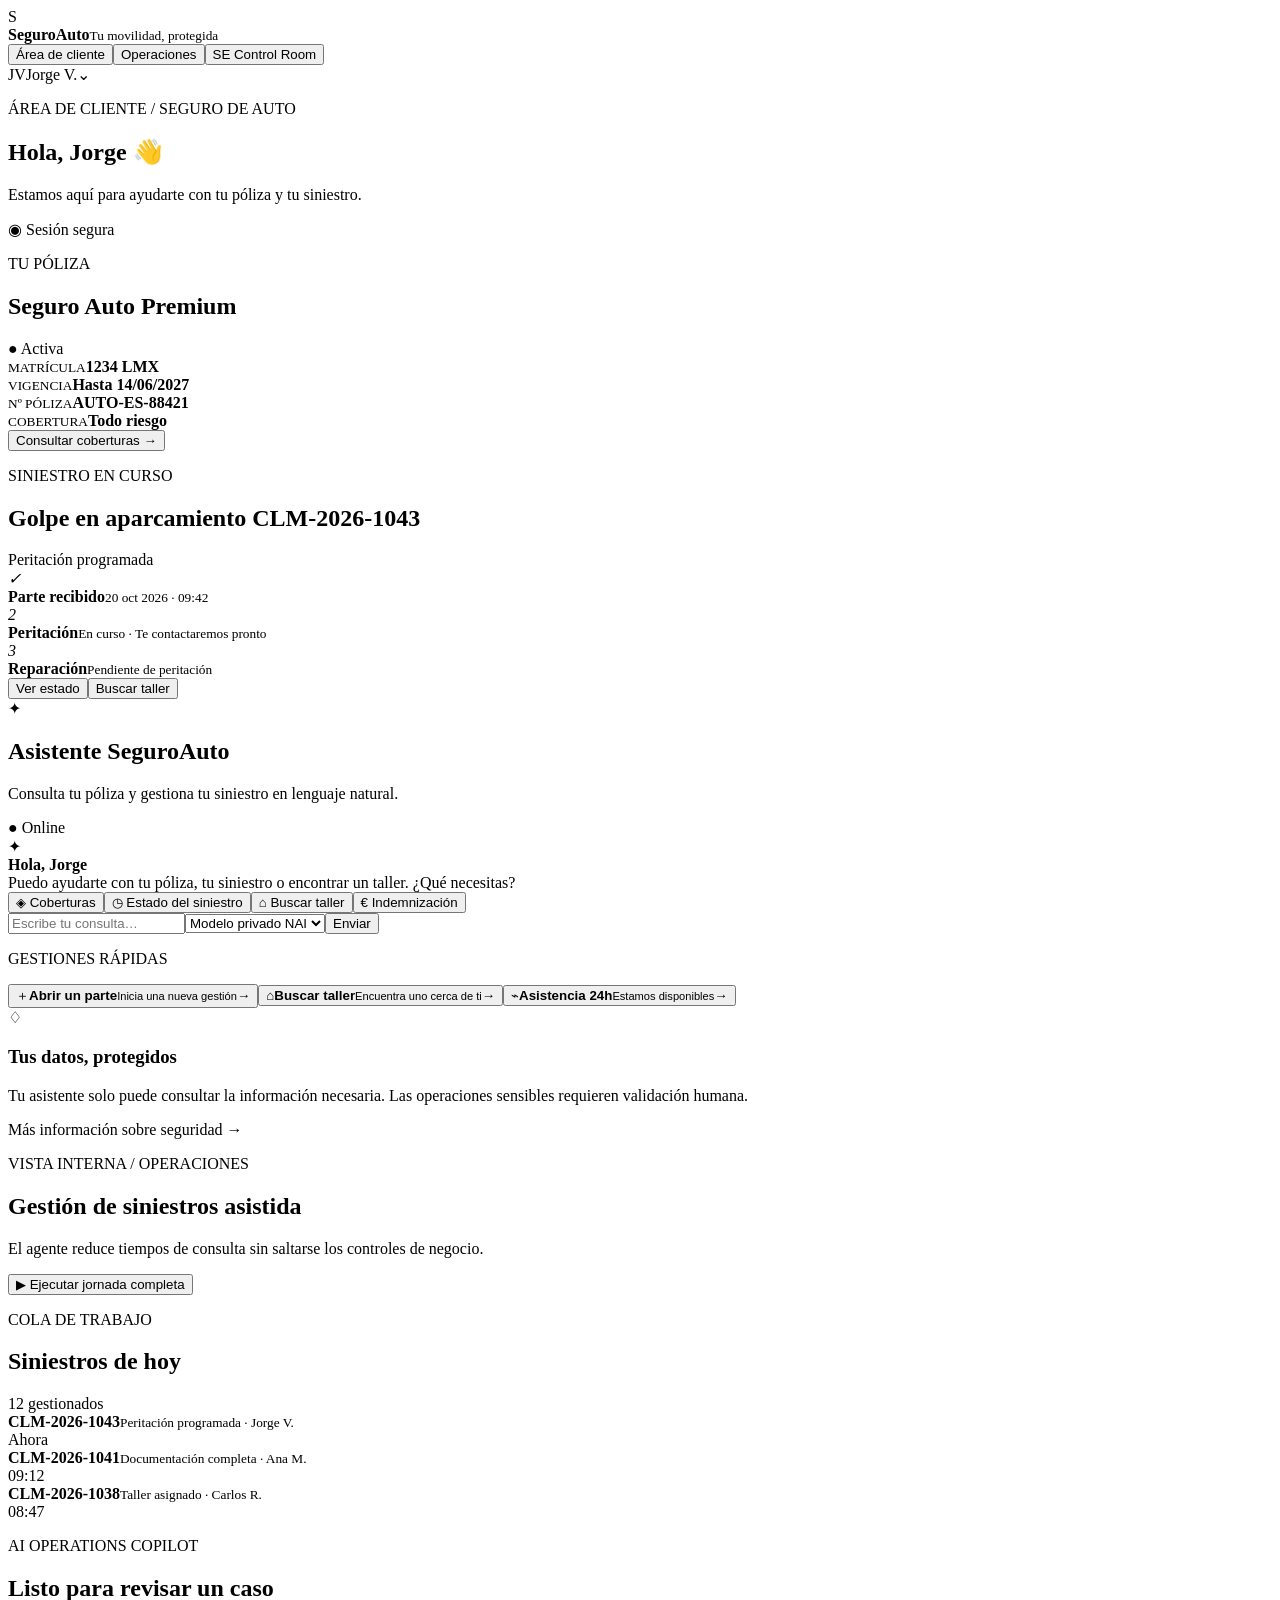
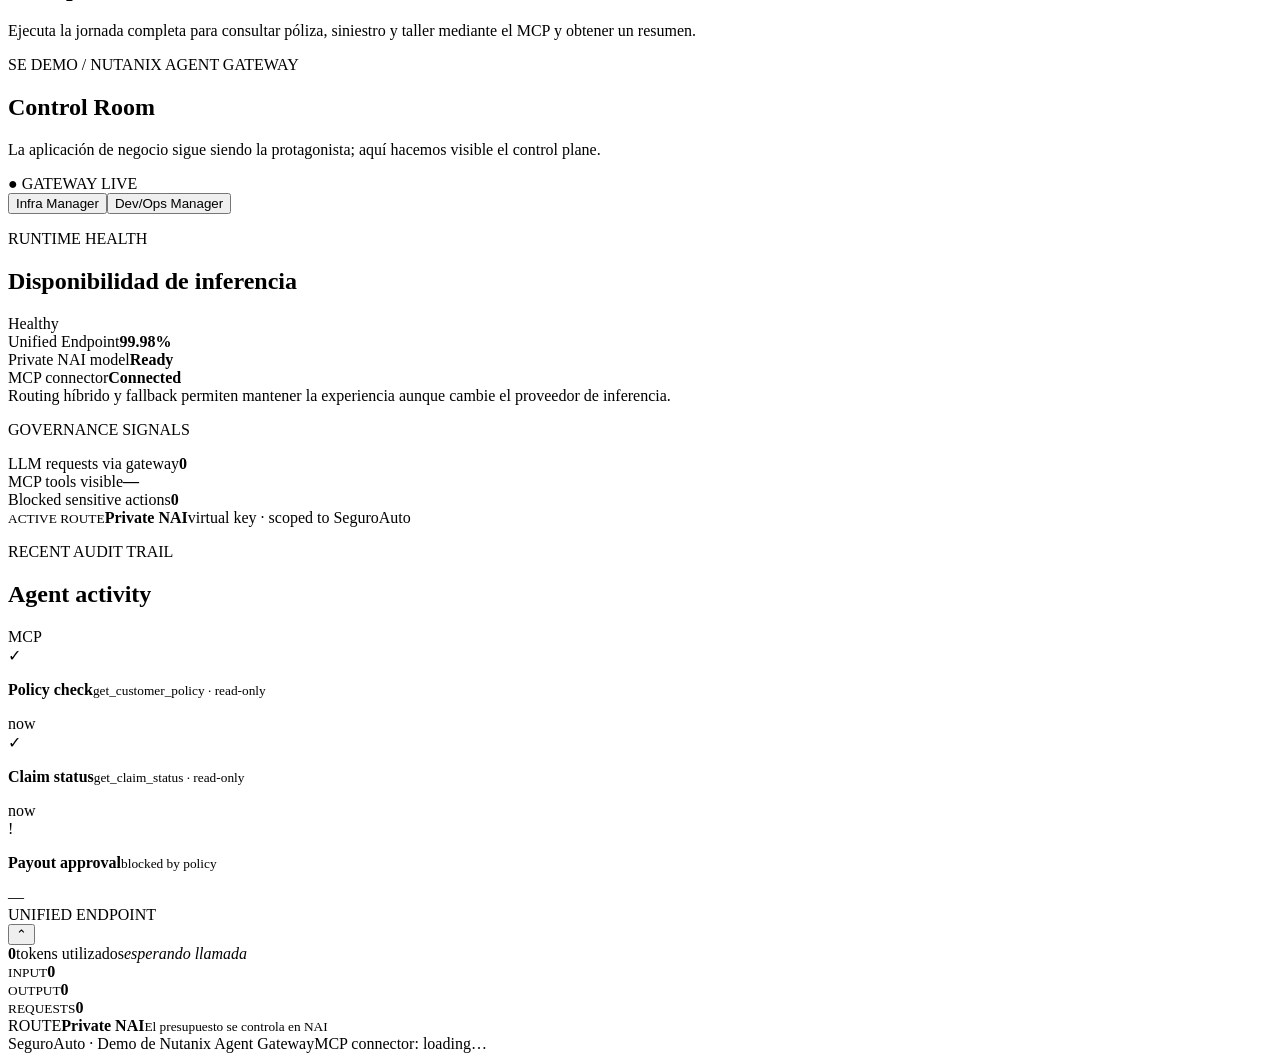
==== app/static/index.html @ 6ab497ba "First git commmit" ====
<!doctype html>
<html lang="es">
<head><meta charset="utf-8"/><meta name="viewport" content="width=device-width,initial-scale=1"/><title>SeguroAuto | Área de cliente</title><link rel="stylesheet" href="/static/styles.css"/></head>
<body>
  <header class="nav"><div class="brand"><div class="brand-mark">S</div><div><strong>SeguroAuto</strong><small>Tu movilidad, protegida</small></div></div><nav><button class="nav-item active" data-view="customer">Área de cliente</button><button class="nav-item" data-view="operations">Operaciones</button><button class="nav-item" data-view="control">SE Control Room</button></nav><div class="profile"><span class="avatar">JV</span><span>Jorge V.</span><span class="chev">⌄</span></div></header>
  <main class="container">
    <section class="welcome"><div><p class="crumb">ÁREA DE CLIENTE / SEGURO DE AUTO</p><h1 id="page-title">Hola, Jorge <span>👋</span></h1><p id="page-subtitle">Estamos aquí para ayudarte con tu póliza y tu siniestro.</p></div><div class="secure"><span>◉</span> Sesión segura</div></section>
    <section id="customer-view" class="view active-view">
      <div class="business-grid"><div class="main-column">
        <div class="card policy-card"><div class="card-head"><div><p class="label">TU PÓLIZA</p><h2>Seguro Auto Premium</h2></div><span class="badge green">● Activa</span></div><div class="policy-meta"><div><small>MATRÍCULA</small><strong>1234 LMX</strong></div><div><small>VIGENCIA</small><strong>Hasta 14/06/2027</strong></div><div><small>Nº PÓLIZA</small><strong>AUTO-ES-88421</strong></div><div><small>COBERTURA</small><strong>Todo riesgo</strong></div></div><button class="link-btn quick" data-message="¿Qué coberturas y franquicia tiene mi póliza?">Consultar coberturas <span>→</span></button></div>
        <div class="card claim-card"><div class="card-head"><div><p class="label">SINIESTRO EN CURSO</p><h2>Golpe en aparcamiento <span class="claim-id">CLM-2026-1043</span></h2></div><span class="badge amber">Peritación programada</span></div><div class="timeline"><div class="timeline-item done"><i>✓</i><div><strong>Parte recibido</strong><small>20 oct 2026 · 09:42</small></div></div><div class="timeline-item active"><i>2</i><div><strong>Peritación</strong><small>En curso · Te contactaremos pronto</small></div></div><div class="timeline-item"><i>3</i><div><strong>Reparación</strong><small>Pendiente de peritación</small></div></div></div><div class="claim-actions"><button class="outline quick" data-message="¿Cuál es el estado de mi siniestro y cuál es el siguiente paso?">Ver estado</button><button class="outline quick" data-message="Busca un taller concertado cerca del código postal 28001">Buscar taller</button></div></div>
        <div class="assistant-card"><div class="assistant-head"><div class="ai-orb">✦</div><div><h2>Asistente SeguroAuto</h2><p>Consulta tu póliza y gestiona tu siniestro en lenguaje natural.</p></div><span class="ai-status">● Online</span></div><div id="conversation" class="conversation"><div class="assistant-msg"><div class="msg-avatar">✦</div><div class="bubble"><strong>Hola, Jorge</strong><br/>Puedo ayudarte con tu póliza, tu siniestro o encontrar un taller. ¿Qué necesitas?</div></div></div><div class="quick-row"><button class="suggestion quick" data-message="¿Qué cubre mi póliza?"><span>◈</span> Coberturas</button><button class="suggestion quick" data-message="¿Cuál es el estado de mi siniestro?"><span>◷</span> Estado del siniestro</button><button class="suggestion quick" data-message="Busca un taller cerca de 28001"><span>⌂</span> Buscar taller</button><button class="suggestion quick" data-message="Quiero solicitar la indemnización de mi siniestro"><span>€</span> Indemnización</button></div><div class="composer"><input id="message" placeholder="Escribe tu consulta…"/><select id="model"><option value="private">Modelo privado NAI</option><option value="openai">OpenAI</option><option value="anthropic">Claude</option></select><button id="send" class="send">Enviar</button></div></div>
      </div><aside class="side-column"><div class="card help-card"><p class="label">GESTIONES RÁPIDAS</p><button class="action-row quick" data-message="Quiero abrir un nuevo parte de siniestro"><span class="action-icon blue">＋</span><span><strong>Abrir un parte</strong><small>Inicia una nueva gestión</small></span><b>→</b></button><button class="action-row quick" data-message="Busca un taller concertado cerca de 28001"><span class="action-icon purple">⌂</span><span><strong>Buscar taller</strong><small>Encuentra uno cerca de ti</small></span><b>→</b></button><button class="action-row quick" data-message="Necesito asistencia en carretera"><span class="action-icon orange">⌁</span><span><strong>Asistencia 24h</strong><small>Estamos disponibles</small></span><b>→</b></button></div><div class="card trust-card"><span class="shield">♢</span><h3>Tus datos, protegidos</h3><p>Tu asistente solo puede consultar la información necesaria. Las operaciones sensibles requieren validación humana.</p><a>Más información sobre seguridad →</a></div></aside></div>
    </section>
    <section id="operations-view" class="view"><div class="ops-header"><div><p class="crumb">VISTA INTERNA / OPERACIONES</p><h2>Gestión de siniestros asistida</h2><p>El agente reduce tiempos de consulta sin saltarse los controles de negocio.</p></div><button id="guided" class="primary">▶ Ejecutar jornada completa</button></div><div class="ops-grid"><div class="card queue"><div class="card-head"><div><p class="label">COLA DE TRABAJO</p><h2>Siniestros de hoy</h2></div><span class="badge green">12 gestionados</span></div><div class="queue-row"><span class="status-dot amber"></span><div><strong>CLM-2026-1043</strong><small>Peritación programada · Jorge V.</small></div><span class="queue-time">Ahora</span></div><div class="queue-row"><span class="status-dot green"></span><div><strong>CLM-2026-1041</strong><small>Documentación completa · Ana M.</small></div><span class="queue-time">09:12</span></div><div class="queue-row"><span class="status-dot blue"></span><div><strong>CLM-2026-1038</strong><small>Taller asignado · Carlos R.</small></div><span class="queue-time">08:47</span></div></div><div class="card ops-insight"><p class="label">AI OPERATIONS COPILOT</p><h2 id="ops-result-title">Listo para revisar un caso</h2><div id="ops-result" class="ops-result">Ejecuta la jornada completa para consultar póliza, siniestro y taller mediante el MCP y obtener un resumen.</div></div></div></section>
    <section id="control-view" class="view"><div class="ops-header"><div><p class="crumb">SE DEMO / NUTANIX AGENT GATEWAY</p><h2>Control Room</h2><p>La aplicación de negocio sigue siendo la protagonista; aquí hacemos visible el control plane.</p></div><span id="live-pill" class="live-pill">● GATEWAY LIVE</span></div><div class="control-tabs"><button class="control-tab active" data-control="infra">Infra Manager</button><button class="control-tab" data-control="devops">Dev/Ops Manager</button></div><div class="control-grid"><div class="card health-card"><div class="card-head"><div><p class="label">RUNTIME HEALTH</p><h2 id="control-title">Disponibilidad de inferencia</h2></div><span class="badge green">Healthy</span></div><div class="health-bars"><div><span>Unified Endpoint</span><b>99.98%</b><i><em style="width:99%"></em></i></div><div><span>Private NAI model</span><b>Ready</b><i><em style="width:87%"></em></i></div><div><span>MCP connector</span><b id="mcp-health">Connected</b><i><em style="width:94%"></em></i></div></div><div class="control-note" id="control-note">Routing híbrido y fallback permiten mantener la experiencia aunque cambie el proveedor de inferencia.</div></div><div class="card signals-card"><p class="label">GOVERNANCE SIGNALS</p><div class="signal"><span>LLM requests via gateway</span><strong id="metric-llm">0</strong></div><div class="signal"><span>MCP tools visible</span><strong id="metric-tools">—</strong></div><div class="signal danger-signal"><span>Blocked sensitive actions</span><strong id="metric-blocked">0</strong></div><div class="route-box"><small>ACTIVE ROUTE</small><strong id="active-route">Private NAI</strong><span>virtual key · scoped to SeguroAuto</span></div></div><div class="card audit-card"><div class="card-head"><div><p class="label">RECENT AUDIT TRAIL</p><h2>Agent activity</h2></div><span class="badge purple">MCP</span></div><div id="audit-log" class="audit-log"><div><span class="audit-icon">✓</span><p><strong>Policy check</strong><small>get_customer_policy · read-only</small></p><time>now</time></div><div><span class="audit-icon">✓</span><p><strong>Claim status</strong><small>get_claim_status · read-only</small></p><time>now</time></div><div><span class="audit-icon blocked-icon">!</span><p><strong>Payout approval</strong><small>blocked by policy</small></p><time>—</time></div></div></div></div></section>
  </main>
  <aside id="token-monitor" class="token-monitor" aria-label="Monitor de tokens del Unified Endpoint">
    <div class="token-top"><div class="token-title"><span class="token-pulse"></span><span>UNIFIED ENDPOINT</span></div><button id="token-toggle" class="token-toggle" aria-label="Contraer monitor">⌃</button></div>
    <div class="token-total"><strong id="token-total">0</strong><span>tokens utilizados</span><em id="token-delta">esperando llamada</em></div>
    <div class="token-grid"><div><small>INPUT</small><b id="token-input">0</b></div><div><small>OUTPUT</small><b id="token-output">0</b></div><div><small>REQUESTS</small><b id="token-requests">0</b></div></div>
    <div class="token-route"><span>ROUTE</span><strong id="token-route">Private NAI</strong><small id="token-source">El presupuesto se controla en NAI</small></div>
  </aside>
  <footer><span>SeguroAuto · Demo de Nutanix Agent Gateway</span><span id="endpoint-label">MCP connector: loading…</span></footer>
  <script src="/static/app.js"></script>
</body></html>
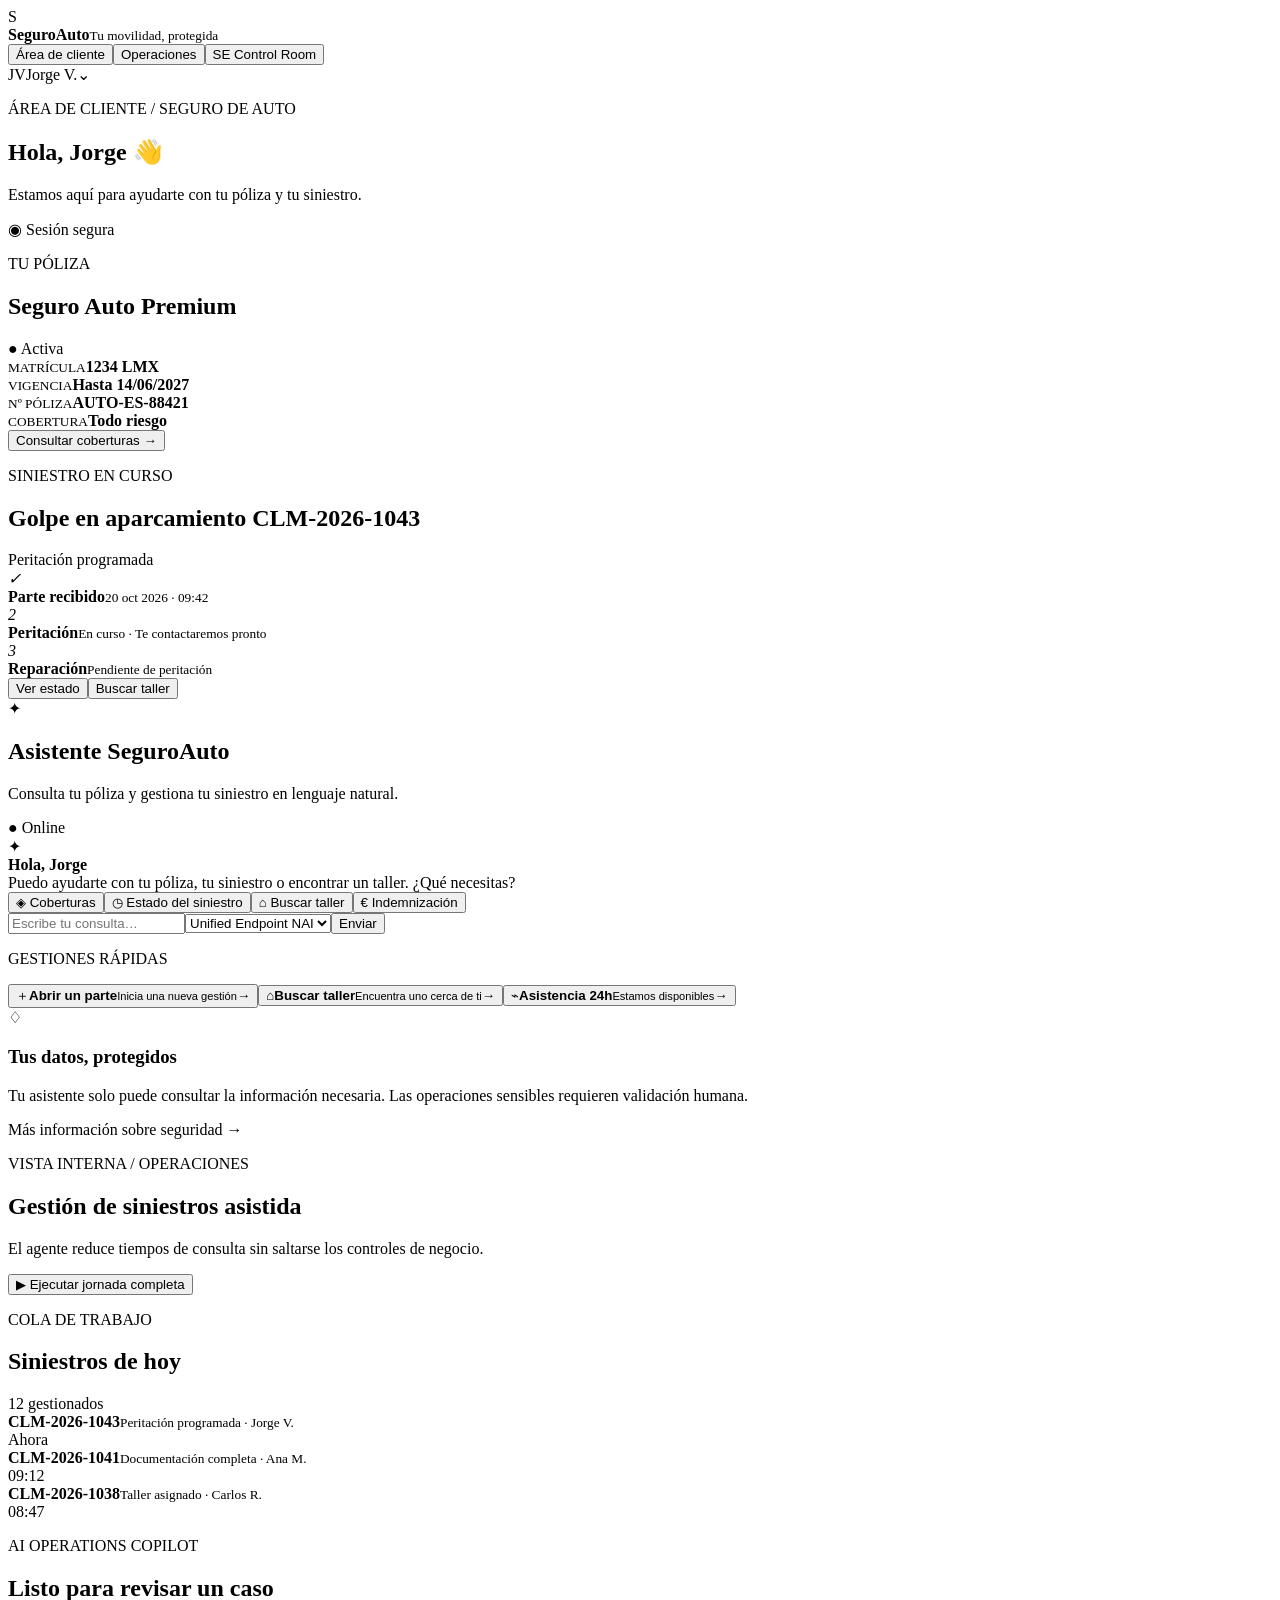
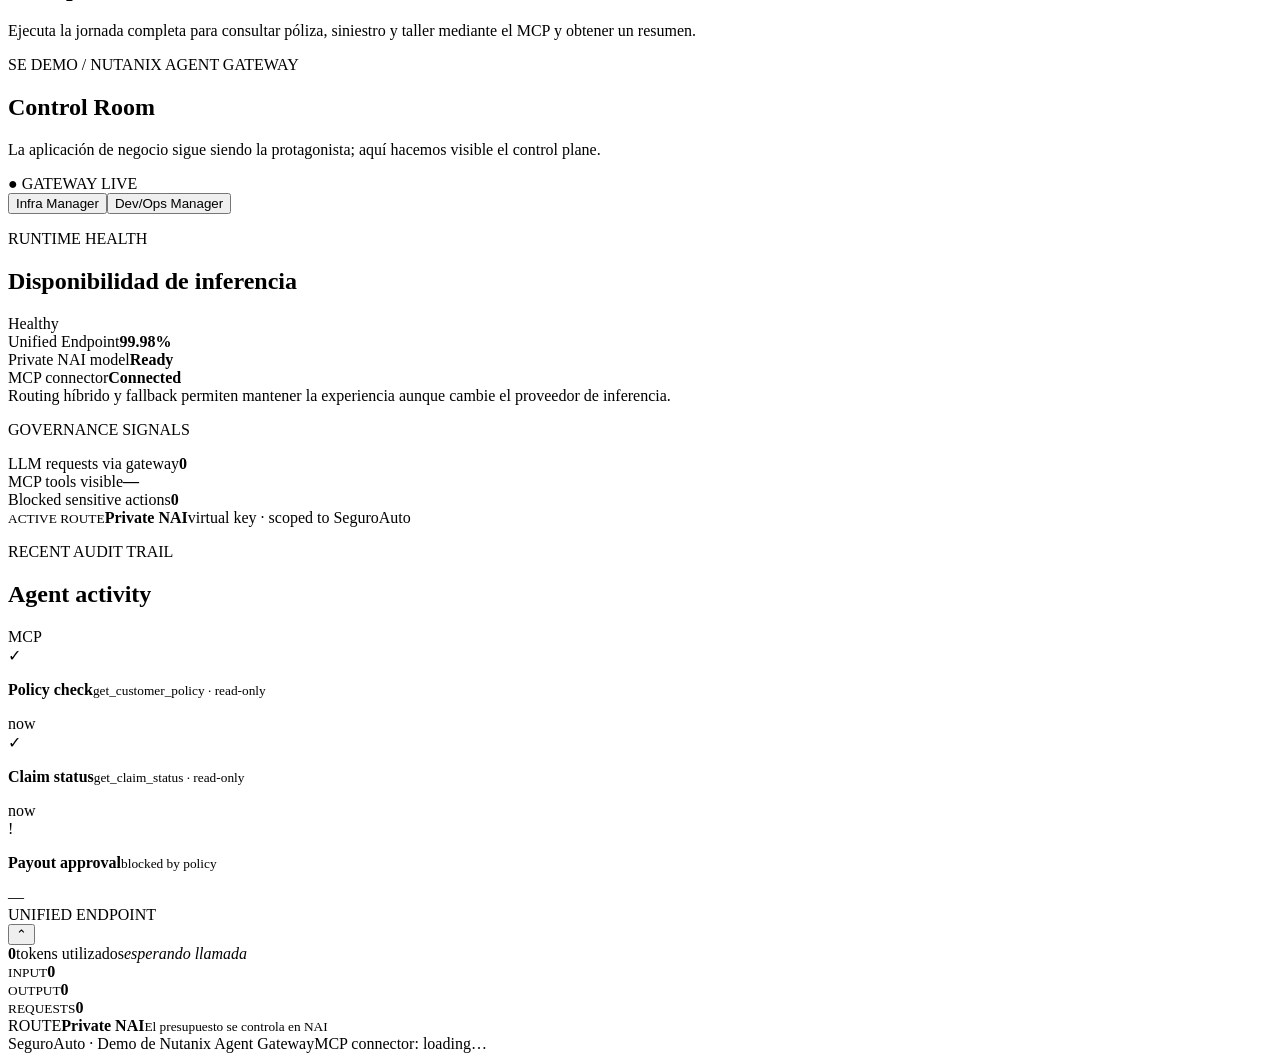
==== commit bc18ccc6: "Use Unified Endpoint name for NAI routing" ====
--- a/app/static/index.html
+++ b/app/static/index.html
@@ -9,7 +9,7 @@
       <div class="business-grid"><div class="main-column">
         <div class="card policy-card"><div class="card-head"><div><p class="label">TU PÓLIZA</p><h2>Seguro Auto Premium</h2></div><span class="badge green">● Activa</span></div><div class="policy-meta"><div><small>MATRÍCULA</small><strong>1234 LMX</strong></div><div><small>VIGENCIA</small><strong>Hasta 14/06/2027</strong></div><div><small>Nº PÓLIZA</small><strong>AUTO-ES-88421</strong></div><div><small>COBERTURA</small><strong>Todo riesgo</strong></div></div><button class="link-btn quick" data-message="¿Qué coberturas y franquicia tiene mi póliza?">Consultar coberturas <span>→</span></button></div>
         <div class="card claim-card"><div class="card-head"><div><p class="label">SINIESTRO EN CURSO</p><h2>Golpe en aparcamiento <span class="claim-id">CLM-2026-1043</span></h2></div><span class="badge amber">Peritación programada</span></div><div class="timeline"><div class="timeline-item done"><i>✓</i><div><strong>Parte recibido</strong><small>20 oct 2026 · 09:42</small></div></div><div class="timeline-item active"><i>2</i><div><strong>Peritación</strong><small>En curso · Te contactaremos pronto</small></div></div><div class="timeline-item"><i>3</i><div><strong>Reparación</strong><small>Pendiente de peritación</small></div></div></div><div class="claim-actions"><button class="outline quick" data-message="¿Cuál es el estado de mi siniestro y cuál es el siguiente paso?">Ver estado</button><button class="outline quick" data-message="Busca un taller concertado cerca del código postal 28001">Buscar taller</button></div></div>
-        <div class="assistant-card"><div class="assistant-head"><div class="ai-orb">✦</div><div><h2>Asistente SeguroAuto</h2><p>Consulta tu póliza y gestiona tu siniestro en lenguaje natural.</p></div><span class="ai-status">● Online</span></div><div id="conversation" class="conversation"><div class="assistant-msg"><div class="msg-avatar">✦</div><div class="bubble"><strong>Hola, Jorge</strong><br/>Puedo ayudarte con tu póliza, tu siniestro o encontrar un taller. ¿Qué necesitas?</div></div></div><div class="quick-row"><button class="suggestion quick" data-message="¿Qué cubre mi póliza?"><span>◈</span> Coberturas</button><button class="suggestion quick" data-message="¿Cuál es el estado de mi siniestro?"><span>◷</span> Estado del siniestro</button><button class="suggestion quick" data-message="Busca un taller cerca de 28001"><span>⌂</span> Buscar taller</button><button class="suggestion quick" data-message="Quiero solicitar la indemnización de mi siniestro"><span>€</span> Indemnización</button></div><div class="composer"><input id="message" placeholder="Escribe tu consulta…"/><select id="model"><option value="private">Modelo privado NAI</option><option value="openai">OpenAI</option><option value="anthropic">Claude</option></select><button id="send" class="send">Enviar</button></div></div>
+        <div class="assistant-card"><div class="assistant-head"><div class="ai-orb">✦</div><div><h2>Asistente SeguroAuto</h2><p>Consulta tu póliza y gestiona tu siniestro en lenguaje natural.</p></div><span class="ai-status">● Online</span></div><div id="conversation" class="conversation"><div class="assistant-msg"><div class="msg-avatar">✦</div><div class="bubble"><strong>Hola, Jorge</strong><br/>Puedo ayudarte con tu póliza, tu siniestro o encontrar un taller. ¿Qué necesitas?</div></div></div><div class="quick-row"><button class="suggestion quick" data-message="¿Qué cubre mi póliza?"><span>◈</span> Coberturas</button><button class="suggestion quick" data-message="¿Cuál es el estado de mi siniestro?"><span>◷</span> Estado del siniestro</button><button class="suggestion quick" data-message="Busca un taller cerca de 28001"><span>⌂</span> Buscar taller</button><button class="suggestion quick" data-message="Quiero solicitar la indemnización de mi siniestro"><span>€</span> Indemnización</button></div><div class="composer"><input id="message" placeholder="Escribe tu consulta…"/><select id="model"><option value="unified_endpoint">Unified Endpoint NAI</option></select><button id="send" class="send">Enviar</button></div></div>
       </div><aside class="side-column"><div class="card help-card"><p class="label">GESTIONES RÁPIDAS</p><button class="action-row quick" data-message="Quiero abrir un nuevo parte de siniestro"><span class="action-icon blue">＋</span><span><strong>Abrir un parte</strong><small>Inicia una nueva gestión</small></span><b>→</b></button><button class="action-row quick" data-message="Busca un taller concertado cerca de 28001"><span class="action-icon purple">⌂</span><span><strong>Buscar taller</strong><small>Encuentra uno cerca de ti</small></span><b>→</b></button><button class="action-row quick" data-message="Necesito asistencia en carretera"><span class="action-icon orange">⌁</span><span><strong>Asistencia 24h</strong><small>Estamos disponibles</small></span><b>→</b></button></div><div class="card trust-card"><span class="shield">♢</span><h3>Tus datos, protegidos</h3><p>Tu asistente solo puede consultar la información necesaria. Las operaciones sensibles requieren validación humana.</p><a>Más información sobre seguridad →</a></div></aside></div>
     </section>
     <section id="operations-view" class="view"><div class="ops-header"><div><p class="crumb">VISTA INTERNA / OPERACIONES</p><h2>Gestión de siniestros asistida</h2><p>El agente reduce tiempos de consulta sin saltarse los controles de negocio.</p></div><button id="guided" class="primary">▶ Ejecutar jornada completa</button></div><div class="ops-grid"><div class="card queue"><div class="card-head"><div><p class="label">COLA DE TRABAJO</p><h2>Siniestros de hoy</h2></div><span class="badge green">12 gestionados</span></div><div class="queue-row"><span class="status-dot amber"></span><div><strong>CLM-2026-1043</strong><small>Peritación programada · Jorge V.</small></div><span class="queue-time">Ahora</span></div><div class="queue-row"><span class="status-dot green"></span><div><strong>CLM-2026-1041</strong><small>Documentación completa · Ana M.</small></div><span class="queue-time">09:12</span></div><div class="queue-row"><span class="status-dot blue"></span><div><strong>CLM-2026-1038</strong><small>Taller asignado · Carlos R.</small></div><span class="queue-time">08:47</span></div></div><div class="card ops-insight"><p class="label">AI OPERATIONS COPILOT</p><h2 id="ops-result-title">Listo para revisar un caso</h2><div id="ops-result" class="ops-result">Ejecuta la jornada completa para consultar póliza, siniestro y taller mediante el MCP y obtener un resumen.</div></div></div></section>
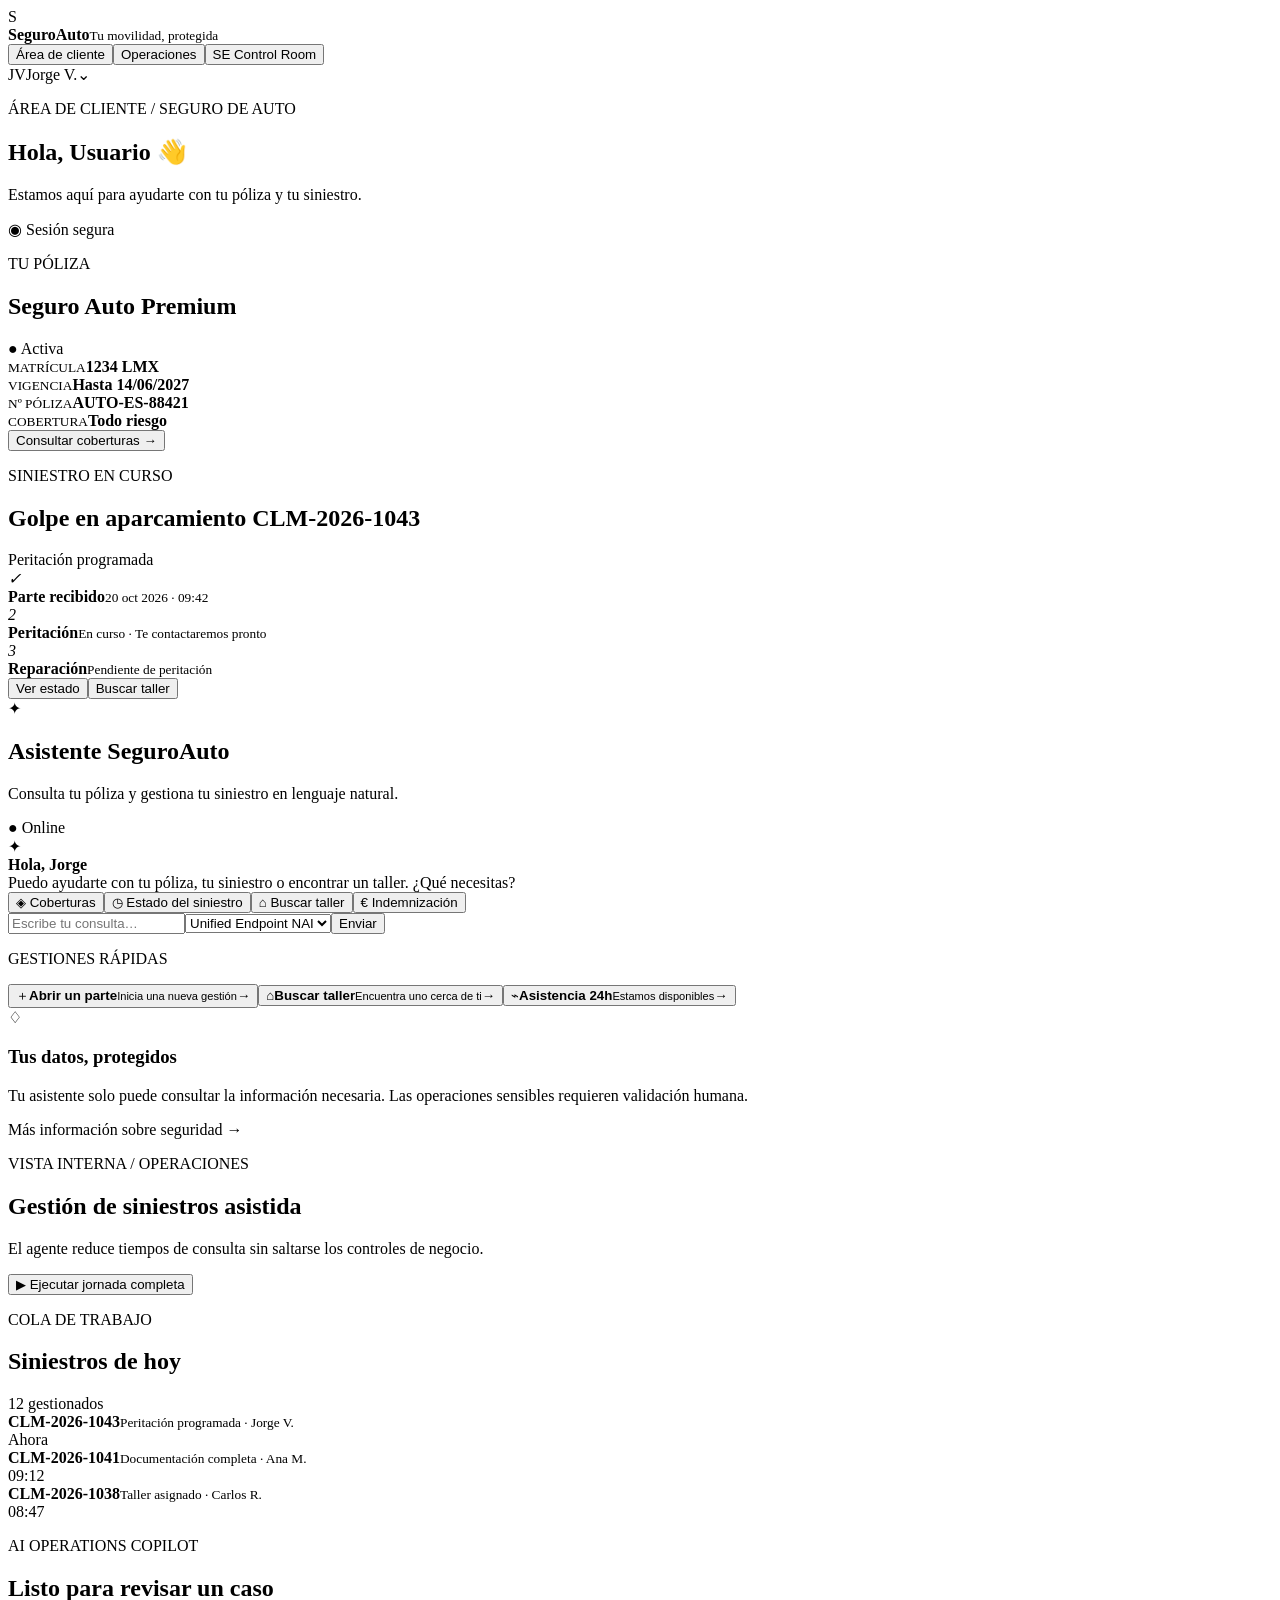
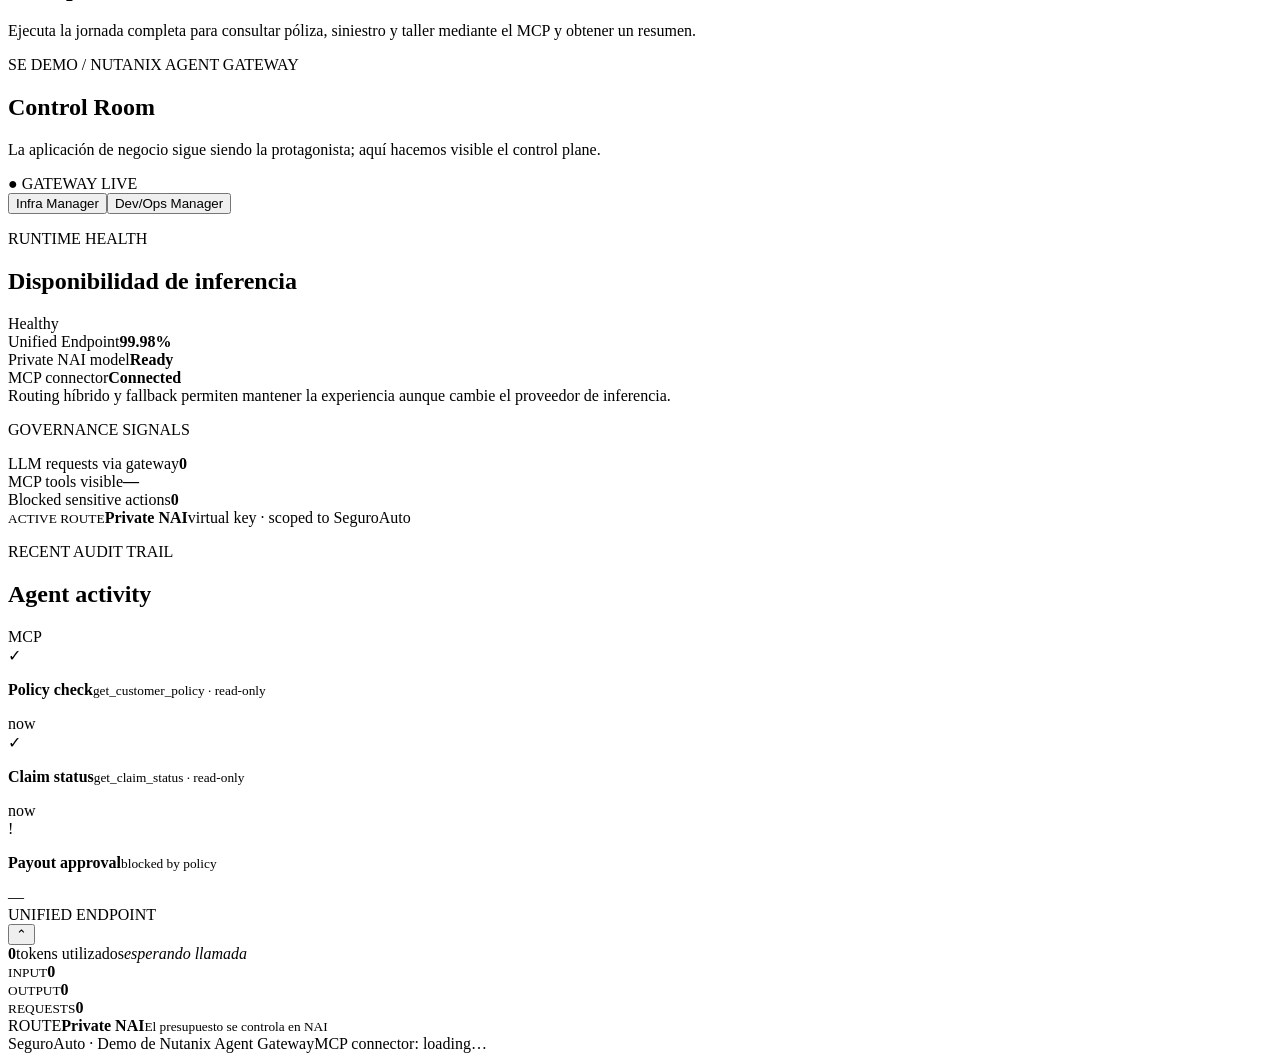
==== commit 42d8ccb6: "Update index.html cosmetic changes in names" ====
--- a/app/static/index.html
+++ b/app/static/index.html
@@ -4,7 +4,7 @@
 <body>
   <header class="nav"><div class="brand"><div class="brand-mark">S</div><div><strong>SeguroAuto</strong><small>Tu movilidad, protegida</small></div></div><nav><button class="nav-item active" data-view="customer">Área de cliente</button><button class="nav-item" data-view="operations">Operaciones</button><button class="nav-item" data-view="control">SE Control Room</button></nav><div class="profile"><span class="avatar">JV</span><span>Jorge V.</span><span class="chev">⌄</span></div></header>
   <main class="container">
-    <section class="welcome"><div><p class="crumb">ÁREA DE CLIENTE / SEGURO DE AUTO</p><h1 id="page-title">Hola, Jorge <span>👋</span></h1><p id="page-subtitle">Estamos aquí para ayudarte con tu póliza y tu siniestro.</p></div><div class="secure"><span>◉</span> Sesión segura</div></section>
+    <section class="welcome"><div><p class="crumb">ÁREA DE CLIENTE / SEGURO DE AUTO</p><h1 id="page-title">Hola, Usuario <span>👋</span></h1><p id="page-subtitle">Estamos aquí para ayudarte con tu póliza y tu siniestro.</p></div><div class="secure"><span>◉</span> Sesión segura</div></section>
     <section id="customer-view" class="view active-view">
       <div class="business-grid"><div class="main-column">
         <div class="card policy-card"><div class="card-head"><div><p class="label">TU PÓLIZA</p><h2>Seguro Auto Premium</h2></div><span class="badge green">● Activa</span></div><div class="policy-meta"><div><small>MATRÍCULA</small><strong>1234 LMX</strong></div><div><small>VIGENCIA</small><strong>Hasta 14/06/2027</strong></div><div><small>Nº PÓLIZA</small><strong>AUTO-ES-88421</strong></div><div><small>COBERTURA</small><strong>Todo riesgo</strong></div></div><button class="link-btn quick" data-message="¿Qué coberturas y franquicia tiene mi póliza?">Consultar coberturas <span>→</span></button></div>
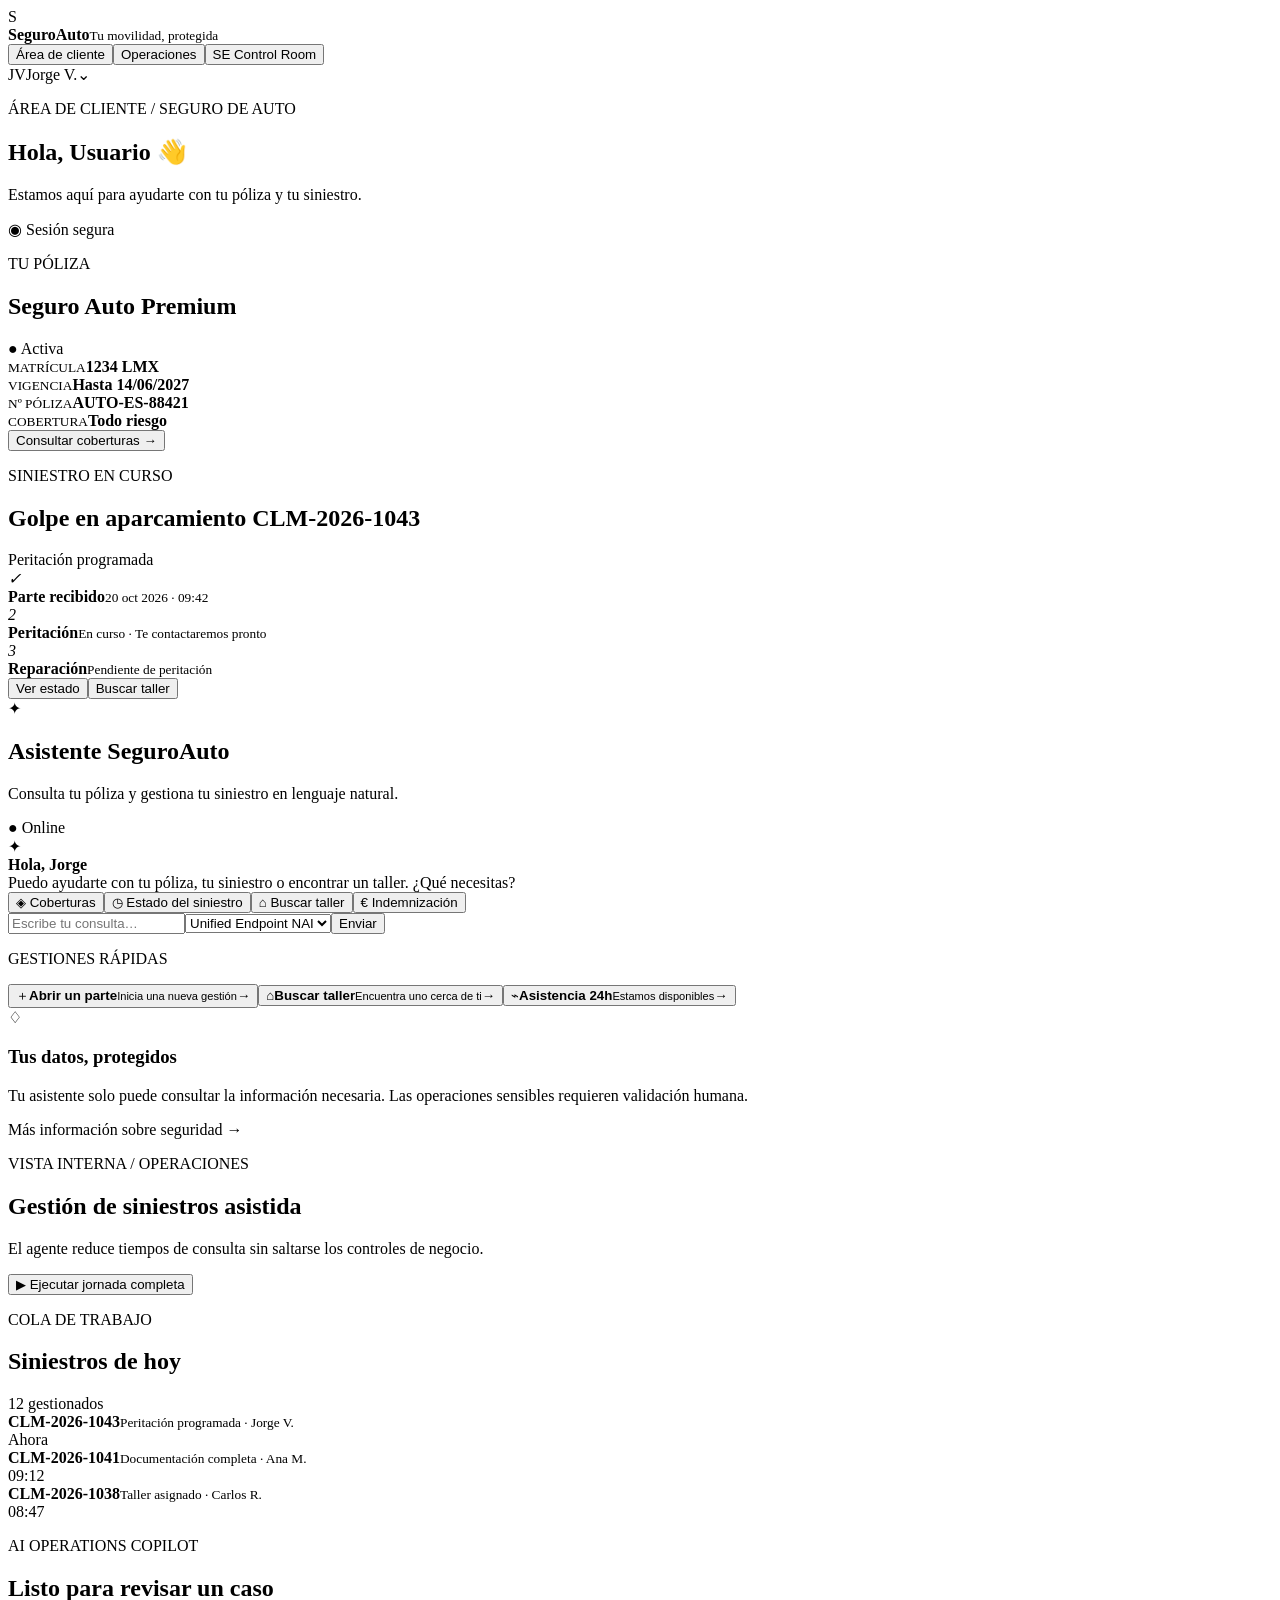
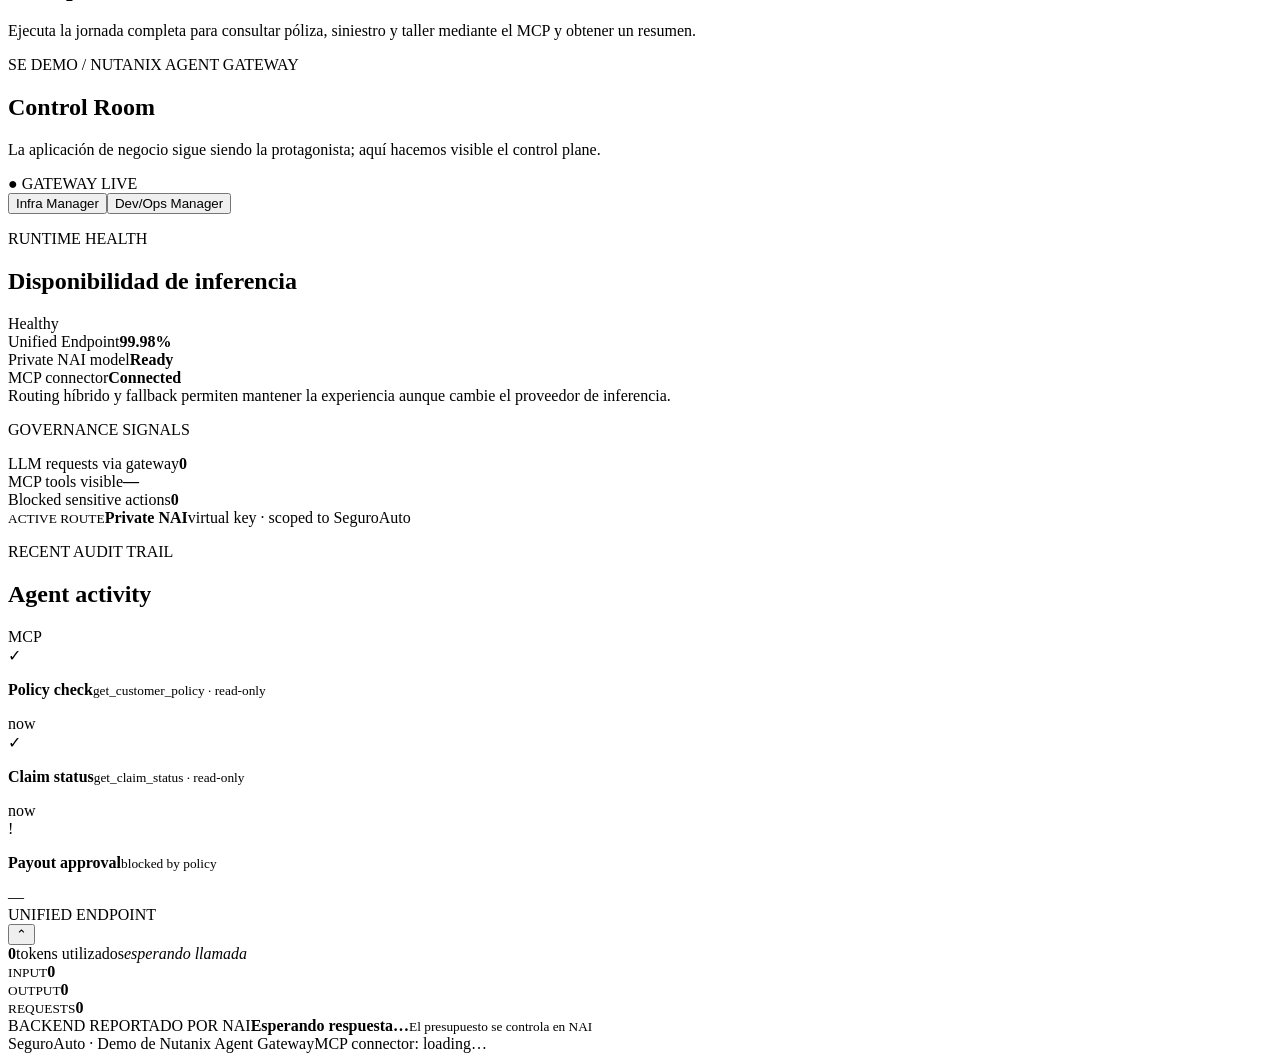
==== commit 36869ff2: "Improve SeguroAuto demo and Agent Gateway monitoring" ====
--- a/app/static/index.html
+++ b/app/static/index.html
@@ -19,7 +19,7 @@
     <div class="token-top"><div class="token-title"><span class="token-pulse"></span><span>UNIFIED ENDPOINT</span></div><button id="token-toggle" class="token-toggle" aria-label="Contraer monitor">⌃</button></div>
     <div class="token-total"><strong id="token-total">0</strong><span>tokens utilizados</span><em id="token-delta">esperando llamada</em></div>
     <div class="token-grid"><div><small>INPUT</small><b id="token-input">0</b></div><div><small>OUTPUT</small><b id="token-output">0</b></div><div><small>REQUESTS</small><b id="token-requests">0</b></div></div>
-    <div class="token-route"><span>ROUTE</span><strong id="token-route">Private NAI</strong><small id="token-source">El presupuesto se controla en NAI</small></div>
+    <div class="token-route"><span>BACKEND REPORTADO POR NAI</span><strong id="token-route">Esperando respuesta…</strong><small id="token-source">El presupuesto se controla en NAI</small></div>
   </aside>
   <footer><span>SeguroAuto · Demo de Nutanix Agent Gateway</span><span id="endpoint-label">MCP connector: loading…</span></footer>
   <script src="/static/app.js"></script>
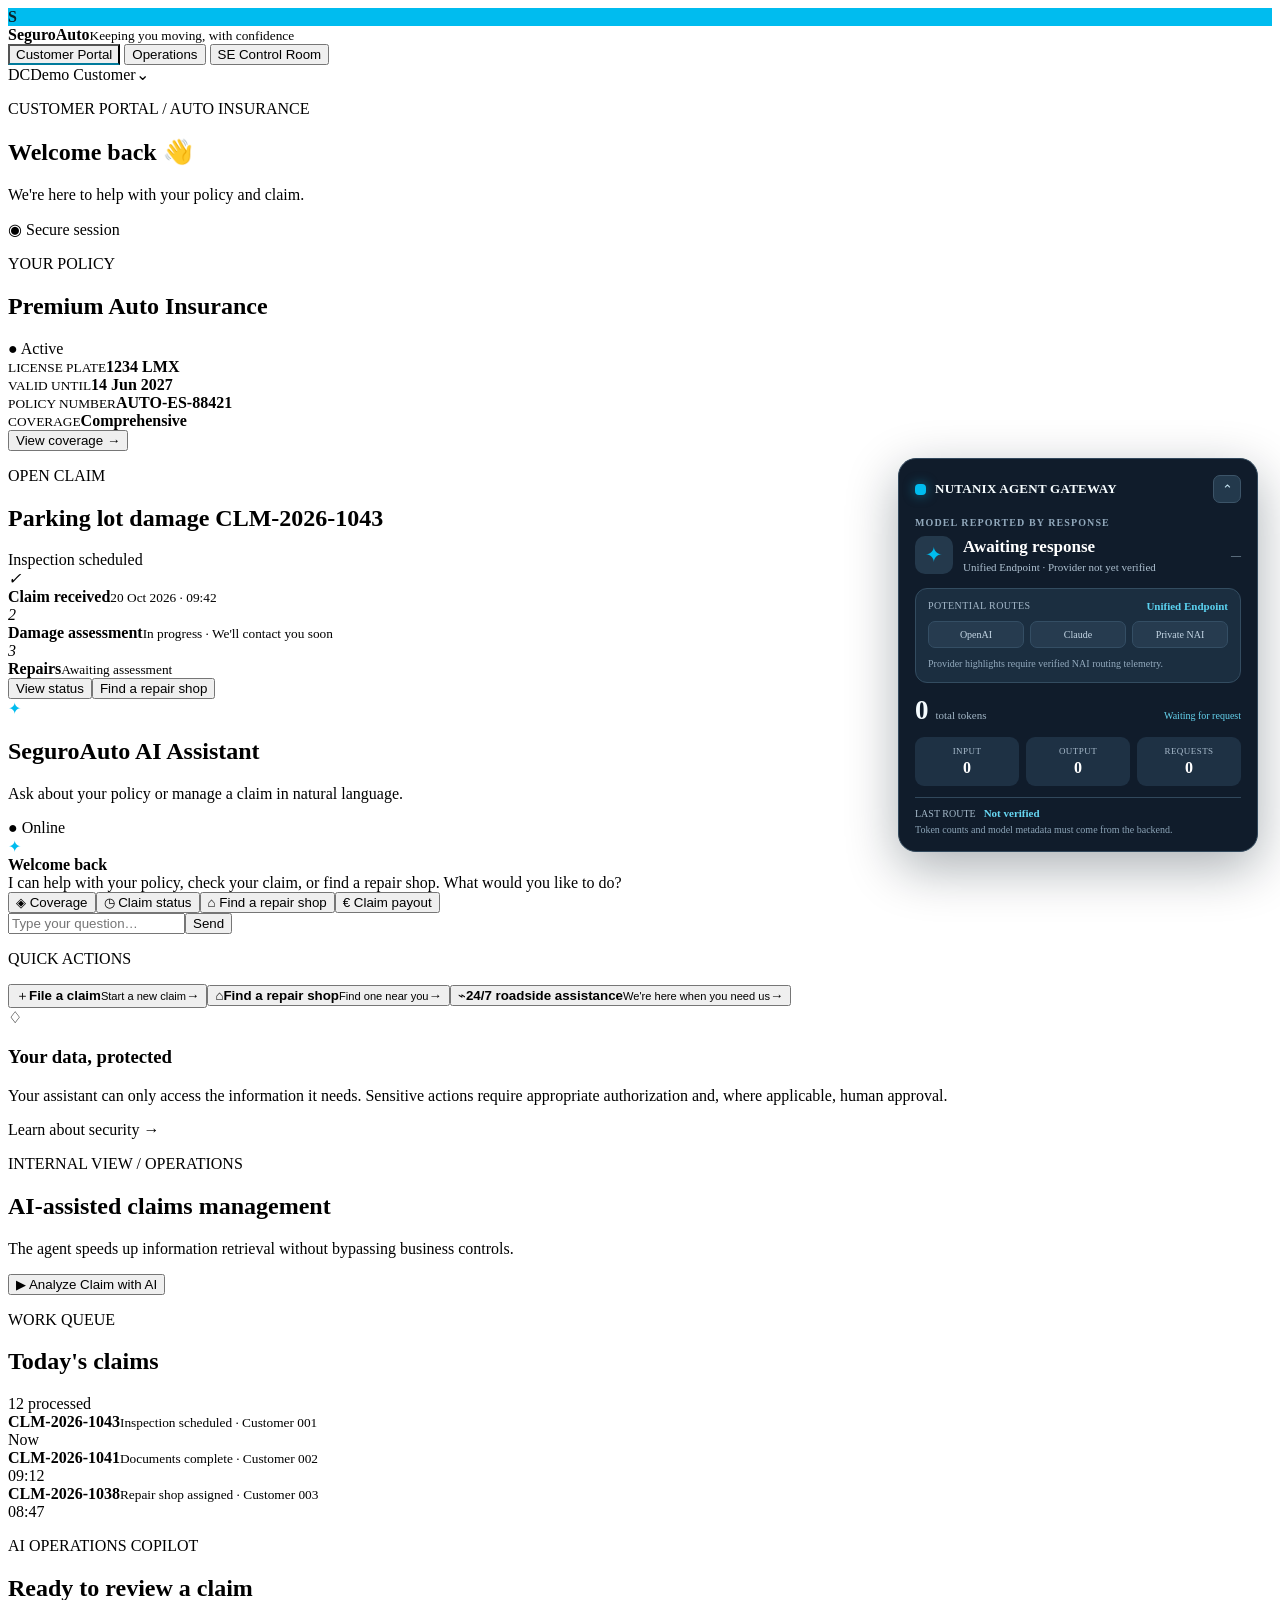
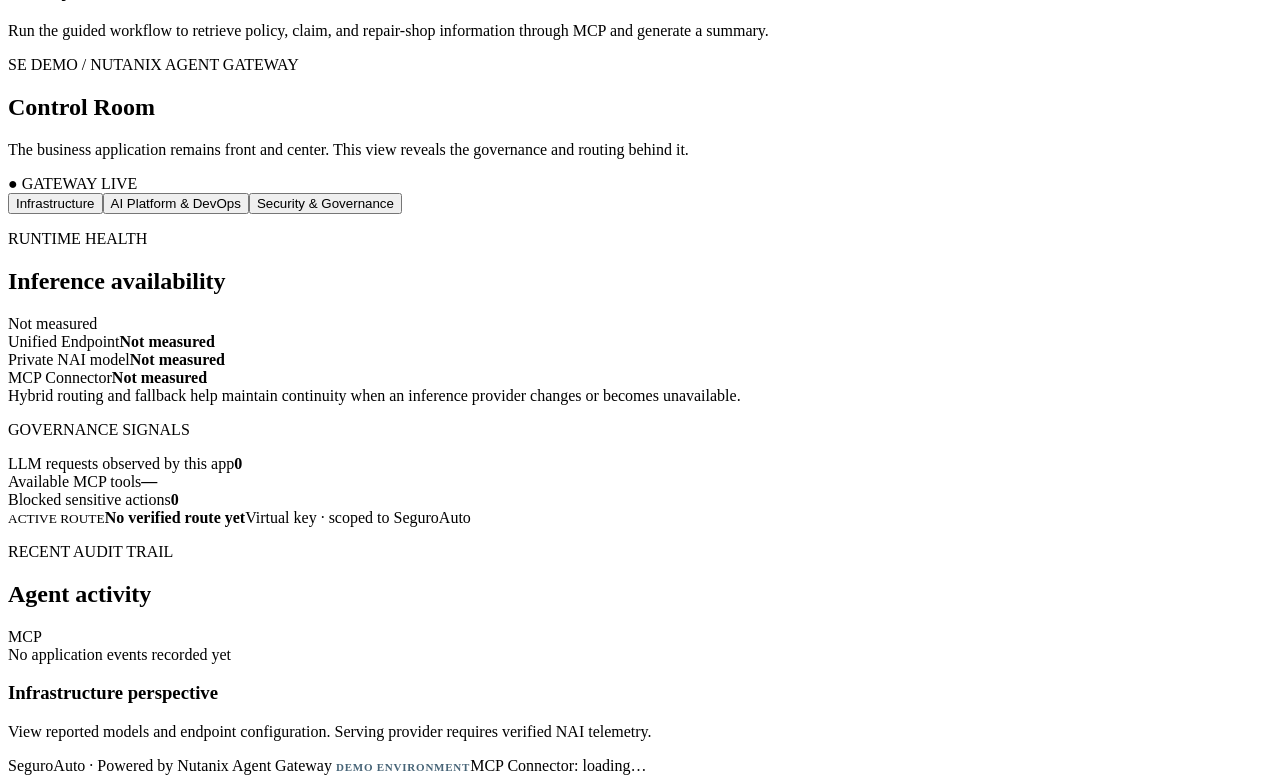
==== commit da1e67a3: "Remove personal references and improve SeguroAuto demo" ====
--- a/app/static/index.html
+++ b/app/static/index.html
@@ -1,26 +1,145 @@
-<!doctype html>
-<html lang="es">
-<head><meta charset="utf-8"/><meta name="viewport" content="width=device-width,initial-scale=1"/><title>SeguroAuto | Área de cliente</title><link rel="stylesheet" href="/static/styles.css"/></head>
+<!DOCTYPE html>
+
+<html lang="en">
+<head>
+<meta charset="utf-8"/>
+<meta content="width=device-width, initial-scale=1" name="viewport"/>
+<title>SeguroAuto | Customer Portal</title>
+<link href="/static/styles.css" rel="stylesheet"/>
+<style>
+    /* Nutanix-inspired demo accents. Keep the application's existing CSS as the base. */
+    :root { --nx-accent: #00bcef; --nx-ink: #202a36; }
+    .brand-mark { background: var(--nx-accent); color: #08222b; font-weight: 800; }
+    .nav-item.active { border-bottom-color: var(--nx-accent); }
+    .ai-orb, .msg-avatar { color: var(--nx-accent); }
+    .token-pulse { background: var(--nx-accent); }
+    .nx-demo-tag { font-size: 11px; letter-spacing: .07em; font-weight: 700; color: #476477; text-transform: uppercase; }
+
+    /* Enhanced dark Agent Gateway telemetry widget */
+    #token-monitor.nx-monitor { position:fixed; right:22px; bottom:48px; z-index:1000; width:min(360px,calc(100vw - 32px)); background:#101c2b; color:#e8f4fa; border:1px solid #31485c; border-radius:18px; box-shadow:0 16px 52px #07152155; overflow:hidden; padding:16px; box-sizing:border-box; font:inherit; }
+    .nx-monitor .token-top { display:flex; align-items:center; justify-content:space-between; padding:0; margin:0 0 14px; border:0; }
+    .nx-monitor .token-title { display:flex; align-items:center; gap:9px; color:#f7fdff; font-weight:750; letter-spacing:.02em; font-size:13px; }
+    .nx-monitor .token-pulse {display:inline-block; background:#00bcef; height:11px; width:11px; border-radius:4px;box-shadow:0 0 12px #00bcef88;}
+    .nx-monitor .token-toggle { background:#23394c; color:#c6e4f2; border:1px solid #3c5468; border-radius:7px; width:28px; height:28px; cursor:pointer; }
+    .nx-model-label {font-size:10px; color:#92a9bc; font-weight:750;letter-spacing:.11em;margin-bottom:8px;}
+    .nx-model-line {display:flex; align-items:center; gap:10px; padding:0 0 14px;}
+    .nx-model-icon {width:38px;height:38px;display:grid;place-items:center;border-radius:10px;background:#24394c;color:#00bcef;font-size:21px;}
+    #nx-serving-model {font-size:17px;font-weight:750;color:#fff;line-height:1.2;}
+    #nx-serving-provider {font-size:11px;color:#adc0d0;margin-top:4px;}
+    .nx-verified {margin-left:auto; font-size:10px;color:#99afc0;white-space:nowrap;}
+    .nx-route-panel {background:#1b2e40;border:1px solid #334c60;border-radius:12px;padding:11px 12px;margin-bottom:12px;}
+    .nx-route-heading {display:flex;justify-content:space-between;gap:8px;color:#a5b9ca;font-size:10px;letter-spacing:.04em;margin-bottom:9px;}
+    .nx-route-heading b {color:#5bd2f0;letter-spacing:0; font-size:11px;}
+    .nx-model-options {display:grid;grid-template-columns:repeat(3,minmax(0,1fr));gap:6px;}
+    .nx-model-option {padding:7px 2px;border:1px solid #344e64;background:#263b4f;border-radius:7px;text-align:center;font-size:10px;color:#c4d6e5;white-space:nowrap;}
+    .nx-model-option.is-serving {background:#135067;border-color:#00bcef;color:#fff;box-shadow:inset 0 0 0 1px #00bcef55;}
+    #nx-route-hint {margin-top:9px;font-size:10px;color:#93aabd;line-height:1.4;}
+    .nx-monitor .token-total {display:flex;align-items:baseline;gap:7px;flex-wrap:wrap;margin-bottom:11px;}
+    .nx-monitor .token-total strong {font-size:27px;color:#f5fcff;font-weight:750;}
+    .nx-monitor .token-total span {font-size:11px;color:#a2b6c6;}
+    .nx-monitor .token-total em {font-size:10px;color:#65d3ee;font-style:normal;margin-left:auto;}
+    .nx-monitor .token-grid {display:grid;grid-template-columns:repeat(3,minmax(0,1fr));gap:7px;margin-bottom:11px;}
+    .nx-monitor .token-grid > div {background:#1e3144;border-radius:9px;padding:9px 7px;display:flex;flex-direction:column;align-items:center;gap:3px;}
+    .nx-monitor .token-grid small {font-size:9px;color:#a7bacb;letter-spacing:.05em;}
+    .nx-monitor .token-grid b {color:#fff;font-size:16px;}
+    .nx-monitor .token-route {border-top:1px solid #31485c;padding-top:9px;display:flex;flex-wrap:wrap;gap:5px 8px;align-items:center;}
+    .nx-monitor .token-route span {color:#a4b8c8;font-size:10px;}
+    .nx-monitor .token-route strong {color:#67d7f3;font-size:11px;}
+    .nx-monitor .token-route small {display:block;flex-basis:100%;color:#8ba3b6;font-size:10px;}
+    #token-monitor.nx-monitor.nx-collapsed {width:290px;}
+    .nx-collapsed .nx-monitor-details {display:none;}
+    @media(max-width:600px) {#token-monitor.nx-monitor{right:10px;bottom:10px;width:min(340px,calc(100vw - 20px));}}
+  </style>
+<style>[data-control-panel][hidden]{display:none!important}.control-tabs{flex-wrap:wrap}.nx-model-option.is-serving{background:#135067}</style></head>
 <body>
-  <header class="nav"><div class="brand"><div class="brand-mark">S</div><div><strong>SeguroAuto</strong><small>Tu movilidad, protegida</small></div></div><nav><button class="nav-item active" data-view="customer">Área de cliente</button><button class="nav-item" data-view="operations">Operaciones</button><button class="nav-item" data-view="control">SE Control Room</button></nav><div class="profile"><span class="avatar">JV</span><span>Jorge V.</span><span class="chev">⌄</span></div></header>
-  <main class="container">
-    <section class="welcome"><div><p class="crumb">ÁREA DE CLIENTE / SEGURO DE AUTO</p><h1 id="page-title">Hola, Usuario <span>👋</span></h1><p id="page-subtitle">Estamos aquí para ayudarte con tu póliza y tu siniestro.</p></div><div class="secure"><span>◉</span> Sesión segura</div></section>
-    <section id="customer-view" class="view active-view">
-      <div class="business-grid"><div class="main-column">
-        <div class="card policy-card"><div class="card-head"><div><p class="label">TU PÓLIZA</p><h2>Seguro Auto Premium</h2></div><span class="badge green">● Activa</span></div><div class="policy-meta"><div><small>MATRÍCULA</small><strong>1234 LMX</strong></div><div><small>VIGENCIA</small><strong>Hasta 14/06/2027</strong></div><div><small>Nº PÓLIZA</small><strong>AUTO-ES-88421</strong></div><div><small>COBERTURA</small><strong>Todo riesgo</strong></div></div><button class="link-btn quick" data-message="¿Qué coberturas y franquicia tiene mi póliza?">Consultar coberturas <span>→</span></button></div>
-        <div class="card claim-card"><div class="card-head"><div><p class="label">SINIESTRO EN CURSO</p><h2>Golpe en aparcamiento <span class="claim-id">CLM-2026-1043</span></h2></div><span class="badge amber">Peritación programada</span></div><div class="timeline"><div class="timeline-item done"><i>✓</i><div><strong>Parte recibido</strong><small>20 oct 2026 · 09:42</small></div></div><div class="timeline-item active"><i>2</i><div><strong>Peritación</strong><small>En curso · Te contactaremos pronto</small></div></div><div class="timeline-item"><i>3</i><div><strong>Reparación</strong><small>Pendiente de peritación</small></div></div></div><div class="claim-actions"><button class="outline quick" data-message="¿Cuál es el estado de mi siniestro y cuál es el siguiente paso?">Ver estado</button><button class="outline quick" data-message="Busca un taller concertado cerca del código postal 28001">Buscar taller</button></div></div>
-        <div class="assistant-card"><div class="assistant-head"><div class="ai-orb">✦</div><div><h2>Asistente SeguroAuto</h2><p>Consulta tu póliza y gestiona tu siniestro en lenguaje natural.</p></div><span class="ai-status">● Online</span></div><div id="conversation" class="conversation"><div class="assistant-msg"><div class="msg-avatar">✦</div><div class="bubble"><strong>Hola, Jorge</strong><br/>Puedo ayudarte con tu póliza, tu siniestro o encontrar un taller. ¿Qué necesitas?</div></div></div><div class="quick-row"><button class="suggestion quick" data-message="¿Qué cubre mi póliza?"><span>◈</span> Coberturas</button><button class="suggestion quick" data-message="¿Cuál es el estado de mi siniestro?"><span>◷</span> Estado del siniestro</button><button class="suggestion quick" data-message="Busca un taller cerca de 28001"><span>⌂</span> Buscar taller</button><button class="suggestion quick" data-message="Quiero solicitar la indemnización de mi siniestro"><span>€</span> Indemnización</button></div><div class="composer"><input id="message" placeholder="Escribe tu consulta…"/><select id="model"><option value="unified_endpoint">Unified Endpoint NAI</option></select><button id="send" class="send">Enviar</button></div></div>
-      </div><aside class="side-column"><div class="card help-card"><p class="label">GESTIONES RÁPIDAS</p><button class="action-row quick" data-message="Quiero abrir un nuevo parte de siniestro"><span class="action-icon blue">＋</span><span><strong>Abrir un parte</strong><small>Inicia una nueva gestión</small></span><b>→</b></button><button class="action-row quick" data-message="Busca un taller concertado cerca de 28001"><span class="action-icon purple">⌂</span><span><strong>Buscar taller</strong><small>Encuentra uno cerca de ti</small></span><b>→</b></button><button class="action-row quick" data-message="Necesito asistencia en carretera"><span class="action-icon orange">⌁</span><span><strong>Asistencia 24h</strong><small>Estamos disponibles</small></span><b>→</b></button></div><div class="card trust-card"><span class="shield">♢</span><h3>Tus datos, protegidos</h3><p>Tu asistente solo puede consultar la información necesaria. Las operaciones sensibles requieren validación humana.</p><a>Más información sobre seguridad →</a></div></aside></div>
-    </section>
-    <section id="operations-view" class="view"><div class="ops-header"><div><p class="crumb">VISTA INTERNA / OPERACIONES</p><h2>Gestión de siniestros asistida</h2><p>El agente reduce tiempos de consulta sin saltarse los controles de negocio.</p></div><button id="guided" class="primary">▶ Ejecutar jornada completa</button></div><div class="ops-grid"><div class="card queue"><div class="card-head"><div><p class="label">COLA DE TRABAJO</p><h2>Siniestros de hoy</h2></div><span class="badge green">12 gestionados</span></div><div class="queue-row"><span class="status-dot amber"></span><div><strong>CLM-2026-1043</strong><small>Peritación programada · Jorge V.</small></div><span class="queue-time">Ahora</span></div><div class="queue-row"><span class="status-dot green"></span><div><strong>CLM-2026-1041</strong><small>Documentación completa · Ana M.</small></div><span class="queue-time">09:12</span></div><div class="queue-row"><span class="status-dot blue"></span><div><strong>CLM-2026-1038</strong><small>Taller asignado · Carlos R.</small></div><span class="queue-time">08:47</span></div></div><div class="card ops-insight"><p class="label">AI OPERATIONS COPILOT</p><h2 id="ops-result-title">Listo para revisar un caso</h2><div id="ops-result" class="ops-result">Ejecuta la jornada completa para consultar póliza, siniestro y taller mediante el MCP y obtener un resumen.</div></div></div></section>
-    <section id="control-view" class="view"><div class="ops-header"><div><p class="crumb">SE DEMO / NUTANIX AGENT GATEWAY</p><h2>Control Room</h2><p>La aplicación de negocio sigue siendo la protagonista; aquí hacemos visible el control plane.</p></div><span id="live-pill" class="live-pill">● GATEWAY LIVE</span></div><div class="control-tabs"><button class="control-tab active" data-control="infra">Infra Manager</button><button class="control-tab" data-control="devops">Dev/Ops Manager</button></div><div class="control-grid"><div class="card health-card"><div class="card-head"><div><p class="label">RUNTIME HEALTH</p><h2 id="control-title">Disponibilidad de inferencia</h2></div><span class="badge green">Healthy</span></div><div class="health-bars"><div><span>Unified Endpoint</span><b>99.98%</b><i><em style="width:99%"></em></i></div><div><span>Private NAI model</span><b>Ready</b><i><em style="width:87%"></em></i></div><div><span>MCP connector</span><b id="mcp-health">Connected</b><i><em style="width:94%"></em></i></div></div><div class="control-note" id="control-note">Routing híbrido y fallback permiten mantener la experiencia aunque cambie el proveedor de inferencia.</div></div><div class="card signals-card"><p class="label">GOVERNANCE SIGNALS</p><div class="signal"><span>LLM requests via gateway</span><strong id="metric-llm">0</strong></div><div class="signal"><span>MCP tools visible</span><strong id="metric-tools">—</strong></div><div class="signal danger-signal"><span>Blocked sensitive actions</span><strong id="metric-blocked">0</strong></div><div class="route-box"><small>ACTIVE ROUTE</small><strong id="active-route">Private NAI</strong><span>virtual key · scoped to SeguroAuto</span></div></div><div class="card audit-card"><div class="card-head"><div><p class="label">RECENT AUDIT TRAIL</p><h2>Agent activity</h2></div><span class="badge purple">MCP</span></div><div id="audit-log" class="audit-log"><div><span class="audit-icon">✓</span><p><strong>Policy check</strong><small>get_customer_policy · read-only</small></p><time>now</time></div><div><span class="audit-icon">✓</span><p><strong>Claim status</strong><small>get_claim_status · read-only</small></p><time>now</time></div><div><span class="audit-icon blocked-icon">!</span><p><strong>Payout approval</strong><small>blocked by policy</small></p><time>—</time></div></div></div></div></section>
-  </main>
-  <aside id="token-monitor" class="token-monitor" aria-label="Monitor de tokens del Unified Endpoint">
-    <div class="token-top"><div class="token-title"><span class="token-pulse"></span><span>UNIFIED ENDPOINT</span></div><button id="token-toggle" class="token-toggle" aria-label="Contraer monitor">⌃</button></div>
-    <div class="token-total"><strong id="token-total">0</strong><span>tokens utilizados</span><em id="token-delta">esperando llamada</em></div>
-    <div class="token-grid"><div><small>INPUT</small><b id="token-input">0</b></div><div><small>OUTPUT</small><b id="token-output">0</b></div><div><small>REQUESTS</small><b id="token-requests">0</b></div></div>
-    <div class="token-route"><span>BACKEND REPORTADO POR NAI</span><strong id="token-route">Esperando respuesta…</strong><small id="token-source">El presupuesto se controla en NAI</small></div>
-  </aside>
-  <footer><span>SeguroAuto · Demo de Nutanix Agent Gateway</span><span id="endpoint-label">MCP connector: loading…</span></footer>
-  <script src="/static/app.js"></script>
-</body></html>
+<header class="nav">
+<div class="brand"><div class="brand-mark">S</div><div><strong>SeguroAuto</strong><small>Keeping you moving, with confidence</small></div></div>
+<nav aria-label="Main navigation">
+<button class="nav-item active" data-view="customer">Customer Portal</button>
+<button class="nav-item" data-view="operations">Operations</button>
+<button class="nav-item" data-view="control">SE Control Room</button>
+</nav>
+<div class="profile"><span class="avatar">DC</span><span>Demo Customer</span><span class="chev">⌄</span></div>
+</header>
+<main class="container">
+<section class="welcome">
+<div><p class="crumb">CUSTOMER PORTAL / AUTO INSURANCE</p><h1 id="page-title">Welcome back <span>👋</span></h1><p id="page-subtitle">We're here to help with your policy and claim.</p></div>
+<div class="secure"><span>◉</span> Secure session</div>
+</section>
+<section class="view active-view" id="customer-view">
+<div class="business-grid"><div class="main-column">
+<div class="card policy-card">
+<div class="card-head"><div><p class="label">YOUR POLICY</p><h2>Premium Auto Insurance</h2></div><span class="badge green">● Active</span></div>
+<div class="policy-meta"><div><small>LICENSE PLATE</small><strong>1234 LMX</strong></div><div><small>VALID UNTIL</small><strong>14 Jun 2027</strong></div><div><small>POLICY NUMBER</small><strong>AUTO-ES-88421</strong></div><div><small>COVERAGE</small><strong>Comprehensive</strong></div></div>
+<button class="link-btn quick" data-message="What does my policy cover, and what is my deductible?">View coverage <span>→</span></button>
+</div>
+<div class="card claim-card">
+<div class="card-head"><div><p class="label">OPEN CLAIM</p><h2>Parking lot damage <span class="claim-id">CLM-2026-1043</span></h2></div><span class="badge amber">Inspection scheduled</span></div>
+<div class="timeline"><div class="timeline-item done"><i>✓</i><div><strong>Claim received</strong><small>20 Oct 2026 · 09:42</small></div></div><div class="timeline-item active"><i>2</i><div><strong>Damage assessment</strong><small>In progress · We'll contact you soon</small></div></div><div class="timeline-item"><i>3</i><div><strong>Repairs</strong><small>Awaiting assessment</small></div></div></div>
+<div class="claim-actions"><button class="outline quick" data-message="What is the status of my claim and what happens next?">View status</button><button class="outline quick" data-message="Find an approved repair shop near postal code 28001">Find a repair shop</button></div>
+</div>
+<div class="assistant-card">
+<div class="assistant-head"><div class="ai-orb">✦</div><div><h2>SeguroAuto AI Assistant</h2><p>Ask about your policy or manage a claim in natural language.</p></div><span class="ai-status">● Online</span></div>
+<div class="conversation" id="conversation"><div class="assistant-msg"><div class="msg-avatar">✦</div><div class="bubble"><strong>Welcome back</strong><br/>I can help with your policy, check your claim, or find a repair shop. What would you like to do?</div></div></div>
+<div class="quick-row"><button class="suggestion quick" data-message="What does my policy cover?"><span>◈</span> Coverage</button><button class="suggestion quick" data-message="What is the status of my claim?"><span>◷</span> Claim status</button><button class="suggestion quick" data-message="Find a repair shop near 28001"><span>⌂</span> Find a repair shop</button><button class="suggestion quick" data-message="I want to request a payout for my claim"><span>€</span> Claim payout</button></div>
+<div class="composer"><input aria-label="Message to AI assistant" id="message" placeholder="Type your question…"/><select aria-hidden="true" aria-label="AI model" id="model" style="display:none"><option value="unified_endpoint">NAI Unified Endpoint</option></select><button class="send" id="send">Send</button></div>
+</div>
+</div><aside class="side-column">
+<div class="card help-card"><p class="label">QUICK ACTIONS</p><button class="action-row quick" data-message="I want to file a new insurance claim"><span class="action-icon blue">＋</span><span><strong>File a claim</strong><small>Start a new claim</small></span><b>→</b></button><button class="action-row quick" data-message="Find an approved repair shop near 28001"><span class="action-icon purple">⌂</span><span><strong>Find a repair shop</strong><small>Find one near you</small></span><b>→</b></button><button class="action-row quick" data-message="I need roadside assistance"><span class="action-icon orange">⌁</span><span><strong>24/7 roadside assistance</strong><small>We're here when you need us</small></span><b>→</b></button></div>
+<div class="card trust-card"><span class="shield">♢</span><h3>Your data, protected</h3><p>Your assistant can only access the information it needs. Sensitive actions require appropriate authorization and, where applicable, human approval.</p><a>Learn about security →</a></div>
+</aside></div>
+</section>
+<section class="view" id="operations-view">
+<div class="ops-header"><div><p class="crumb">INTERNAL VIEW / OPERATIONS</p><h2>AI-assisted claims management</h2><p>The agent speeds up information retrieval without bypassing business controls.</p></div><button class="primary" id="guided">▶ Analyze Claim with AI</button></div>
+<div class="ops-grid"><div class="card queue"><div class="card-head"><div><p class="label">WORK QUEUE</p><h2>Today's claims</h2></div><span class="badge green">12 processed</span></div><div class="queue-row"><span class="status-dot amber"></span><div><strong>CLM-2026-1043</strong><small>Inspection scheduled · Customer 001</small></div><span class="queue-time">Now</span></div><div class="queue-row"><span class="status-dot green"></span><div><strong>CLM-2026-1041</strong><small>Documents complete · Customer 002</small></div><span class="queue-time">09:12</span></div><div class="queue-row"><span class="status-dot blue"></span><div><strong>CLM-2026-1038</strong><small>Repair shop assigned · Customer 003</small></div><span class="queue-time">08:47</span></div></div>
+<div class="card ops-insight"><p class="label">AI OPERATIONS COPILOT</p><h2 id="ops-result-title">Ready to review a claim</h2><div class="ops-result" id="ops-result">Run the guided workflow to retrieve policy, claim, and repair-shop information through MCP and generate a summary.</div></div></div>
+</section>
+<section class="view" id="control-view">
+<div class="ops-header"><div><p class="crumb">SE DEMO / NUTANIX AGENT GATEWAY</p><h2>Control Room</h2><p>The business application remains front and center. This view reveals the governance and routing behind it.</p></div><span class="live-pill" id="live-pill">● GATEWAY LIVE</span></div>
+<div class="control-tabs"><button class="control-tab active" data-control="infra">Infrastructure</button><button class="control-tab" data-control="devops">AI Platform &amp; DevOps</button><button class="control-tab" data-control="security">Security &amp; Governance</button></div>
+<div class="control-grid"><div class="card health-card"><div class="card-head"><div><p class="label">RUNTIME HEALTH</p><h2 id="control-title">Inference availability</h2></div><span class="badge green">Not measured</span></div><div class="health-bars"><div><span>Unified Endpoint</span><b>Not measured</b><i><em style="width:0%"></em></i></div><div><span>Private NAI model</span><b>Not measured</b><i><em style="width:0%"></em></i></div><div><span>MCP Connector</span><b id="mcp-health">Not measured</b><i><em style="width:0%"></em></i></div></div><div class="control-note" id="control-note">Hybrid routing and fallback help maintain continuity when an inference provider changes or becomes unavailable.</div></div>
+<div class="card signals-card"><p class="label">GOVERNANCE SIGNALS</p><div class="signal"><span>LLM requests observed by this app</span><strong id="metric-llm">0</strong></div><div class="signal"><span>Available MCP tools</span><strong id="metric-tools">—</strong></div><div class="signal danger-signal"><span>Blocked sensitive actions</span><strong id="metric-blocked">0</strong></div><div class="route-box"><small>ACTIVE ROUTE</small><strong id="active-route">No verified route yet</strong><span>Virtual key · scoped to SeguroAuto</span></div></div>
+<div class="card audit-card"><div class="card-head"><div><p class="label">RECENT AUDIT TRAIL</p><h2>Agent activity</h2></div><span class="badge purple">MCP</span></div><div class="audit-log" id="audit-log"><div>No application events recorded yet</div></div></div><div class="card" data-control-panel="infra"><h3>Infrastructure perspective</h3><p>View reported models and endpoint configuration. Serving provider requires verified NAI telemetry.</p></div><div class="card" data-control-panel="devops" hidden=""><h3>Platform and DevOps perspective</h3><p>Token totals and request counters are collected by this application. Gateway-enforced rate limits must be validated in NAI.</p></div><div class="card" data-control-panel="security" hidden=""><h3>Security perspective</h3><p>The application enforces a demo-level payout block. MCP Connector tool allowlists and downstream authorization must be checked separately.</p></div></div>
+</section>
+</main>
+<aside aria-label="Nutanix Agent Gateway telemetry" class="token-monitor nx-monitor" id="token-monitor">
+<div class="token-top"><div class="token-title"><span class="token-pulse"></span><span>NUTANIX AGENT GATEWAY</span></div><button aria-expanded="true" aria-label="Collapse monitor" class="token-toggle" id="token-toggle">⌃</button></div>
+<div class="nx-monitor-details">
+<div class="nx-model-label">MODEL REPORTED BY RESPONSE</div>
+<div class="nx-model-line"><div aria-hidden="true" class="nx-model-icon">✦</div><div><div id="nx-serving-model">Awaiting response</div><div id="nx-serving-provider">Unified Endpoint · Provider not yet verified</div></div><span class="nx-verified" id="nx-model-confidence">—</span></div>
+<div class="nx-route-panel"><div class="nx-route-heading"><span>POTENTIAL ROUTES</span><b id="nx-endpoint-name">Unified Endpoint</b></div><div class="nx-model-options"><div class="nx-model-option" data-provider="openai">OpenAI</div><div class="nx-model-option" data-provider="anthropic">Claude</div><div class="nx-model-option" data-provider="private">Private NAI</div></div><div id="nx-route-hint">Provider highlights require verified NAI routing telemetry.</div></div>
+<div class="token-total"><strong id="token-total">0</strong><span>total tokens</span><em id="token-delta">Waiting for request</em></div>
+<div class="token-grid"><div><small>INPUT</small><b id="token-input">0</b></div><div><small>OUTPUT</small><b id="token-output">0</b></div><div><small>REQUESTS</small><b id="token-requests">0</b></div></div>
+<div class="token-route"><span>LAST ROUTE</span><strong id="token-route">Not verified</strong><small id="token-source">Token counts and model metadata must come from the backend.</small></div>
+</div>
+</aside>
+<footer><span>SeguroAuto · Powered by Nutanix Agent Gateway <span class="nx-demo-tag">Demo environment</span></span><span id="endpoint-label">MCP Connector: loading…</span></footer>
+<script src="/static/app.js"></script>
+<script>
+    /* Optional integration hook. Fire a nai:completion event after your backend
+       resolves the actual route. Do not feed selected model aliases as verified routes. */
+    (() => {
+      const el = (id) => document.getElementById(id);
+      const names = {openai:'OpenAI', anthropic:'Anthropic / Claude', private:'Private NAI'};
+      window.updateNaiGatewayMonitor = (result) => {
+        if (!result || typeof result !== 'object') return;
+        const serving = result.reported_model || result.serving_model || null;
+        const provider = typeof result.provider === 'string' ? result.provider.toLowerCase() : '';
+        const verified = result.route_verified === true;
+        el('nx-serving-model').textContent = serving ? String(serving) : 'Model not reported';
+        el('nx-serving-provider').textContent = verified ? (names[provider] || result.provider || 'Verified model') : 'Actual provider not verified';
+        el('nx-model-confidence').textContent = verified ? '✓ VERIFIED' : 'UNVERIFIED';
+        if (result.endpoint) el('nx-endpoint-name').textContent = String(result.endpoint);
+        document.querySelectorAll('.nx-model-option').forEach(node => node.classList.toggle('is-serving', verified && node.dataset.provider === provider));
+        el('nx-route-hint').textContent = verified ? 'Serving route confirmed by backend gateway telemetry.' : 'Illustrative routes only. The upstream is not confirmed.';
+        el('token-route').textContent = verified && provider ? (names[provider] || provider) : 'Not verified';
+        if (verified && provider) {
+          if (el('active-route')) el('active-route').textContent = names[provider] || provider;
+        }
+      };
+      document.addEventListener('nai:completion', (event) => window.updateNaiGatewayMonitor(event.detail));
+      // app.js already owns #token-toggle; preserve its handler.
+    })();
+  </script>
+</body>
+</html>
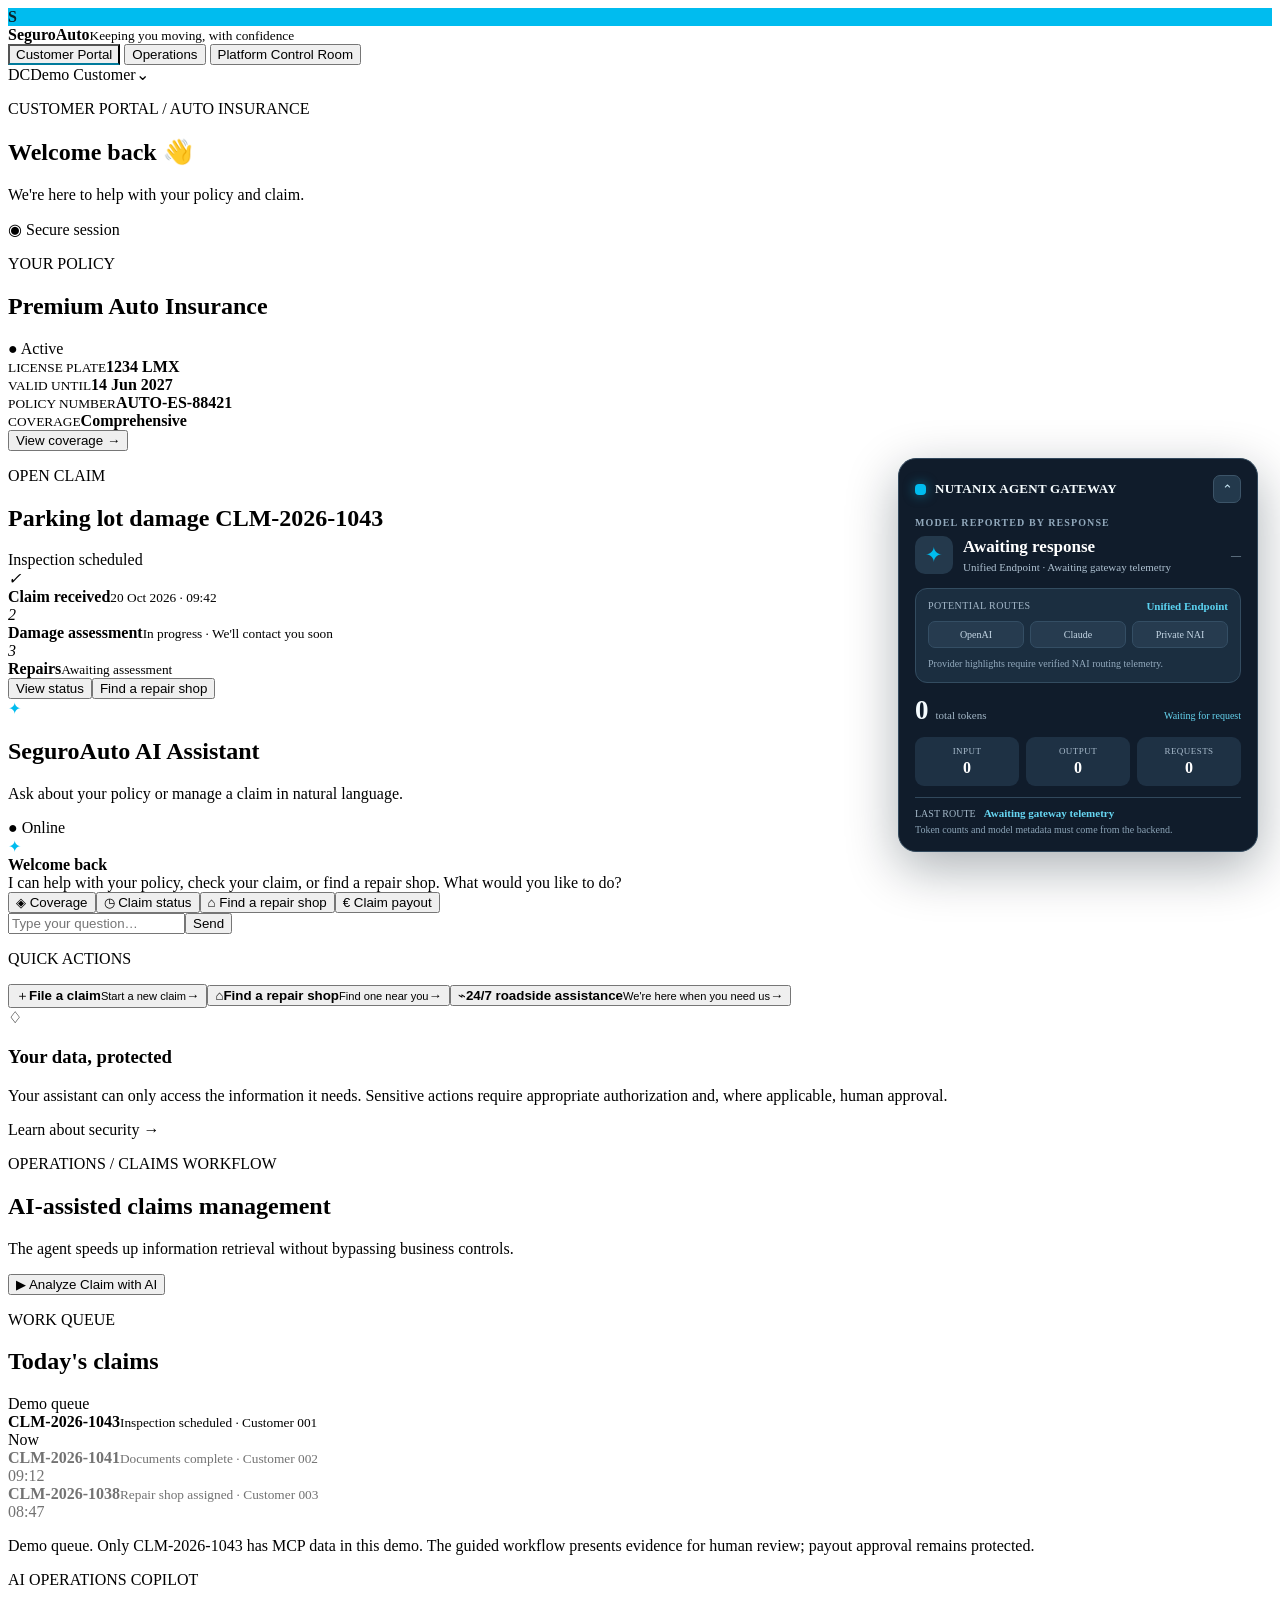
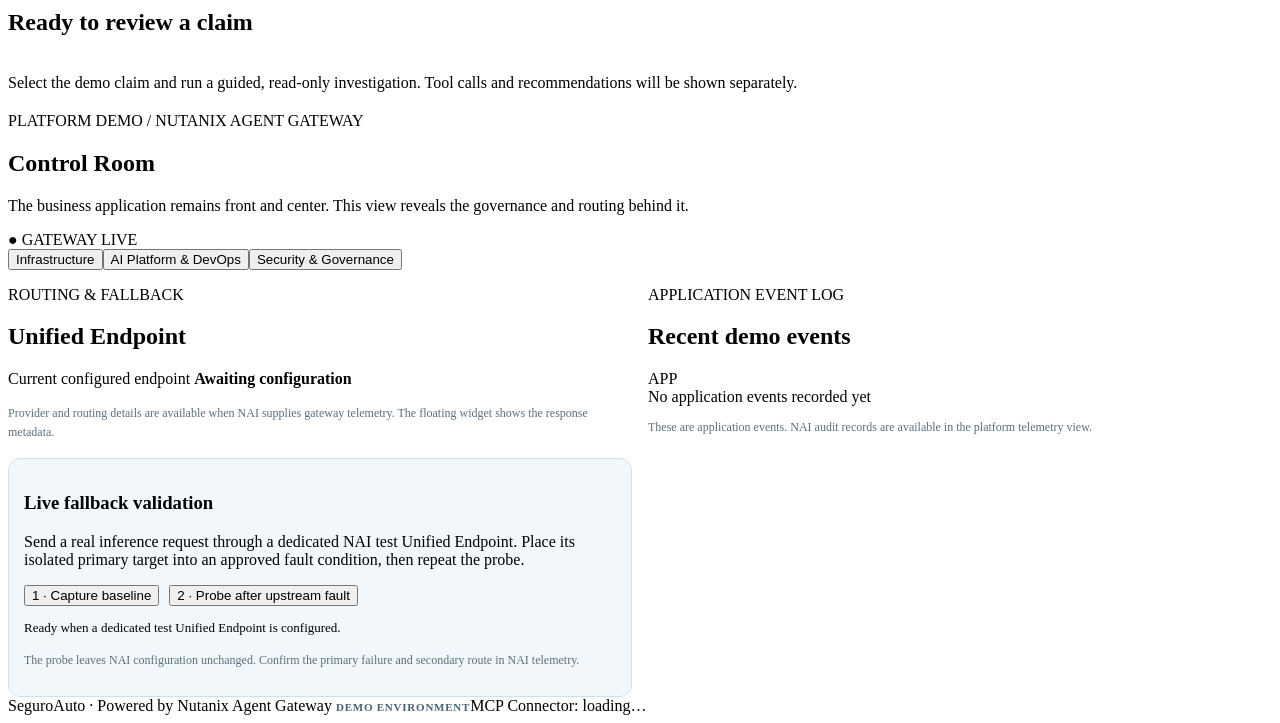
==== commit c41cccef: "Improved operations look&feel and added real NAI fallback validation" ====
--- a/app/static/index.html
+++ b/app/static/index.html
@@ -50,14 +50,21 @@
     .nx-collapsed .nx-monitor-details {display:none;}
     @media(max-width:600px) {#token-monitor.nx-monitor{right:10px;bottom:10px;width:min(340px,calc(100vw - 20px));}}
   </style>
-<style>[data-control-panel][hidden]{display:none!important}.control-tabs{flex-wrap:wrap}.nx-model-option.is-serving{background:#135067}</style></head>
+<style>[data-control-panel][hidden]{display:none!important}.control-tabs{flex-wrap:wrap}.nx-model-option.is-serving{background:#135067}</style><style>
+#control-view .control-grid {display:grid;grid-template-columns:repeat(auto-fit,minmax(300px,1fr));gap:16px}
+#control-view .nx-drills {margin-top:16px;padding:15px;background:#f1f7fb;border:1px solid #c9e4ed;border-radius:12px}
+#control-view .nx-drill-buttons {display:flex;gap:10px;flex-wrap:wrap;margin:12px 0}
+#control-view .nx-small-note {font-size:12px;line-height:1.55;color:#5a7080;margin-top:12px}
+#control-view #drill-result {font-size:13px;white-space:pre-wrap;line-height:1.6}
+#control-view [data-control-panel][hidden] {display:none!important}
+</style><style>.nx-ops-steps{display:grid;gap:8px;margin:14px 0}.nx-step{display:flex;gap:10px;padding:11px 13px;background:#f0f8fc;border:1px solid #d1e7f0;border-radius:9px;font-size:13px}.nx-step strong{color:#087fa6}.ops-result{white-space:pre-line;line-height:1.6;overflow-wrap:anywhere}.queue-row:first-of-type{cursor:default}#drill-result{white-space:pre-line}</style></head>
 <body>
 <header class="nav">
 <div class="brand"><div class="brand-mark">S</div><div><strong>SeguroAuto</strong><small>Keeping you moving, with confidence</small></div></div>
 <nav aria-label="Main navigation">
 <button class="nav-item active" data-view="customer">Customer Portal</button>
 <button class="nav-item" data-view="operations">Operations</button>
-<button class="nav-item" data-view="control">SE Control Room</button>
+<button class="nav-item" data-view="control">Platform Control Room</button>
 </nav>
 <div class="profile"><span class="avatar">DC</span><span>Demo Customer</span><span class="chev">⌄</span></div>
 </header>
@@ -90,56 +97,49 @@
 </aside></div>
 </section>
 <section class="view" id="operations-view">
-<div class="ops-header"><div><p class="crumb">INTERNAL VIEW / OPERATIONS</p><h2>AI-assisted claims management</h2><p>The agent speeds up information retrieval without bypassing business controls.</p></div><button class="primary" id="guided">▶ Analyze Claim with AI</button></div>
-<div class="ops-grid"><div class="card queue"><div class="card-head"><div><p class="label">WORK QUEUE</p><h2>Today's claims</h2></div><span class="badge green">12 processed</span></div><div class="queue-row"><span class="status-dot amber"></span><div><strong>CLM-2026-1043</strong><small>Inspection scheduled · Customer 001</small></div><span class="queue-time">Now</span></div><div class="queue-row"><span class="status-dot green"></span><div><strong>CLM-2026-1041</strong><small>Documents complete · Customer 002</small></div><span class="queue-time">09:12</span></div><div class="queue-row"><span class="status-dot blue"></span><div><strong>CLM-2026-1038</strong><small>Repair shop assigned · Customer 003</small></div><span class="queue-time">08:47</span></div></div>
-<div class="card ops-insight"><p class="label">AI OPERATIONS COPILOT</p><h2 id="ops-result-title">Ready to review a claim</h2><div class="ops-result" id="ops-result">Run the guided workflow to retrieve policy, claim, and repair-shop information through MCP and generate a summary.</div></div></div>
+<div class="ops-header"><div><p class="crumb">OPERATIONS / CLAIMS WORKFLOW</p><h2>AI-assisted claims management</h2><p>The agent speeds up information retrieval without bypassing business controls.</p></div><button class="primary" id="guided">▶ Analyze Claim with AI</button></div>
+<div class="ops-grid"><div class="card queue"><div class="card-head"><div><p class="label">WORK QUEUE</p><h2>Today's claims</h2></div><span class="badge green">Demo queue</span></div><div class="queue-row"><span class="status-dot amber"></span><div><strong>CLM-2026-1043</strong><small>Inspection scheduled · Customer 001</small></div><span class="queue-time">Now</span></div><div class="queue-row" style="opacity:.55;cursor:not-allowed" title="Demo queue item; not connected to an MCP record"><span class="status-dot green"></span><div><strong>CLM-2026-1041</strong><small>Documents complete · Customer 002</small></div><span class="queue-time">09:12</span></div><div class="queue-row" style="opacity:.55;cursor:not-allowed" title="Demo queue item; not connected to an MCP record"><span class="status-dot blue"></span><div><strong>CLM-2026-1038</strong><small>Repair shop assigned · Customer 003</small></div><span class="queue-time">08:47</span></div><p class="nx-small-note">Demo queue. Only CLM-2026-1043 has MCP data in this demo. The guided workflow presents evidence for human review; payout approval remains protected.</p></div>
+<div class="card ops-insight"><p class="label">AI OPERATIONS COPILOT</p><h2 id="ops-result-title">Ready to review a claim</h2><div class="nx-ops-steps" id="ops-steps"></div><div class="ops-result" id="ops-result">Select the demo claim and run a guided, read-only investigation. Tool calls and recommendations will be shown separately.</div></div></div>
 </section>
 <section class="view" id="control-view">
-<div class="ops-header"><div><p class="crumb">SE DEMO / NUTANIX AGENT GATEWAY</p><h2>Control Room</h2><p>The business application remains front and center. This view reveals the governance and routing behind it.</p></div><span class="live-pill" id="live-pill">● GATEWAY LIVE</span></div>
+<div class="ops-header"><div><p class="crumb">PLATFORM DEMO / NUTANIX AGENT GATEWAY</p><h2>Control Room</h2><p>The business application remains front and center. This view reveals the governance and routing behind it.</p></div><span class="live-pill" id="live-pill">● GATEWAY LIVE</span></div>
 <div class="control-tabs"><button class="control-tab active" data-control="infra">Infrastructure</button><button class="control-tab" data-control="devops">AI Platform &amp; DevOps</button><button class="control-tab" data-control="security">Security &amp; Governance</button></div>
-<div class="control-grid"><div class="card health-card"><div class="card-head"><div><p class="label">RUNTIME HEALTH</p><h2 id="control-title">Inference availability</h2></div><span class="badge green">Not measured</span></div><div class="health-bars"><div><span>Unified Endpoint</span><b>Not measured</b><i><em style="width:0%"></em></i></div><div><span>Private NAI model</span><b>Not measured</b><i><em style="width:0%"></em></i></div><div><span>MCP Connector</span><b id="mcp-health">Not measured</b><i><em style="width:0%"></em></i></div></div><div class="control-note" id="control-note">Hybrid routing and fallback help maintain continuity when an inference provider changes or becomes unavailable.</div></div>
-<div class="card signals-card"><p class="label">GOVERNANCE SIGNALS</p><div class="signal"><span>LLM requests observed by this app</span><strong id="metric-llm">0</strong></div><div class="signal"><span>Available MCP tools</span><strong id="metric-tools">—</strong></div><div class="signal danger-signal"><span>Blocked sensitive actions</span><strong id="metric-blocked">0</strong></div><div class="route-box"><small>ACTIVE ROUTE</small><strong id="active-route">No verified route yet</strong><span>Virtual key · scoped to SeguroAuto</span></div></div>
-<div class="card audit-card"><div class="card-head"><div><p class="label">RECENT AUDIT TRAIL</p><h2>Agent activity</h2></div><span class="badge purple">MCP</span></div><div class="audit-log" id="audit-log"><div>No application events recorded yet</div></div></div><div class="card" data-control-panel="infra"><h3>Infrastructure perspective</h3><p>View reported models and endpoint configuration. Serving provider requires verified NAI telemetry.</p></div><div class="card" data-control-panel="devops" hidden=""><h3>Platform and DevOps perspective</h3><p>Token totals and request counters are collected by this application. Gateway-enforced rate limits must be validated in NAI.</p></div><div class="card" data-control-panel="security" hidden=""><h3>Security perspective</h3><p>The application enforces a demo-level payout block. MCP Connector tool allowlists and downstream authorization must be checked separately.</p></div></div>
+<div class="control-grid">
+<div class="card" data-control-panel="infra">
+<p class="label">ROUTING &amp; FALLBACK</p><h2>Unified Endpoint</h2>
+<p>Current configured endpoint <strong id="active-route">Awaiting configuration</strong></p>
+<p class="nx-small-note">Provider and routing details are available when NAI supplies gateway telemetry. The floating widget shows the response metadata.</p>
+<div class="nx-drills"><h3>Live fallback validation</h3><p>Send a real inference request through a dedicated NAI test Unified Endpoint. Place its isolated primary target into an approved fault condition, then repeat the probe.</p><div class="nx-drill-buttons"><button class="outline" data-fallback-probe="baseline" type="button">1 · Capture baseline</button><button class="outline" data-fallback-probe="after" type="button">2 · Probe after upstream fault</button></div><div aria-live="polite" id="drill-result" role="status">Ready when a dedicated test Unified Endpoint is configured.</div><p class="nx-small-note">The probe leaves NAI configuration unchanged. Confirm the primary failure and secondary route in NAI telemetry.</p></div>
+
+</div>
+<div class="card" data-control-panel="devops" hidden="">
+<p class="label">CONSUMPTION &amp; API GOVERNANCE</p><h2>Application requests</h2>
+<div class="signal"><span>LLM calls observed by this browser</span><strong id="metric-llm">0</strong></div>
+<div class="signal"><span>MCP tools exposed to the application</span><strong id="metric-tools">—</strong></div>
+<p class="nx-small-note">Token usage and the last reported model are shown in the floating Gateway monitor. Gateway-side 429 limits require an actual NAI policy test.</p>
+</div>
+<div class="card" data-control-panel="security" hidden="">
+<p class="label">MCP GOVERNANCE</p><h2>Restricted actions</h2>
+<div class="signal danger-signal"><span>Application-side sensitive action denials</span><strong id="metric-blocked">0</strong></div>
+<p>Try <code>Approve the payout for claim CLM-2026-1043 and execute payment now</code> in Customer Portal.</p>
+<p class="nx-small-note">The app protects the sensitive operation before an MCP call. Configure the NAI MCP Connector allowlist to apply the same least-privilege boundary.</p>
+</div>
+<div class="card audit-card"><div class="card-head"><div><p class="label">APPLICATION EVENT LOG</p><h2>Recent demo events</h2></div><span class="badge purple">APP</span></div><div class="audit-log" id="audit-log"><div>No application events recorded yet</div></div><p class="nx-small-note">These are application events. NAI audit records are available in the platform telemetry view.</p></div>
+</div>
 </section>
 </main>
 <aside aria-label="Nutanix Agent Gateway telemetry" class="token-monitor nx-monitor" id="token-monitor">
 <div class="token-top"><div class="token-title"><span class="token-pulse"></span><span>NUTANIX AGENT GATEWAY</span></div><button aria-expanded="true" aria-label="Collapse monitor" class="token-toggle" id="token-toggle">⌃</button></div>
 <div class="nx-monitor-details">
 <div class="nx-model-label">MODEL REPORTED BY RESPONSE</div>
-<div class="nx-model-line"><div aria-hidden="true" class="nx-model-icon">✦</div><div><div id="nx-serving-model">Awaiting response</div><div id="nx-serving-provider">Unified Endpoint · Provider not yet verified</div></div><span class="nx-verified" id="nx-model-confidence">—</span></div>
+<div class="nx-model-line"><div aria-hidden="true" class="nx-model-icon">✦</div><div><div id="nx-serving-model">Awaiting response</div><div id="nx-serving-provider">Unified Endpoint · Awaiting gateway telemetry</div></div><span class="nx-verified" id="nx-model-confidence">—</span></div>
 <div class="nx-route-panel"><div class="nx-route-heading"><span>POTENTIAL ROUTES</span><b id="nx-endpoint-name">Unified Endpoint</b></div><div class="nx-model-options"><div class="nx-model-option" data-provider="openai">OpenAI</div><div class="nx-model-option" data-provider="anthropic">Claude</div><div class="nx-model-option" data-provider="private">Private NAI</div></div><div id="nx-route-hint">Provider highlights require verified NAI routing telemetry.</div></div>
 <div class="token-total"><strong id="token-total">0</strong><span>total tokens</span><em id="token-delta">Waiting for request</em></div>
 <div class="token-grid"><div><small>INPUT</small><b id="token-input">0</b></div><div><small>OUTPUT</small><b id="token-output">0</b></div><div><small>REQUESTS</small><b id="token-requests">0</b></div></div>
-<div class="token-route"><span>LAST ROUTE</span><strong id="token-route">Not verified</strong><small id="token-source">Token counts and model metadata must come from the backend.</small></div>
+<div class="token-route"><span>LAST ROUTE</span><strong id="token-route">Awaiting gateway telemetry</strong><small id="token-source">Token counts and model metadata must come from the backend.</small></div>
 </div>
 </aside>
 <footer><span>SeguroAuto · Powered by Nutanix Agent Gateway <span class="nx-demo-tag">Demo environment</span></span><span id="endpoint-label">MCP Connector: loading…</span></footer>
 <script src="/static/app.js"></script>
-<script>
-    /* Optional integration hook. Fire a nai:completion event after your backend
-       resolves the actual route. Do not feed selected model aliases as verified routes. */
-    (() => {
-      const el = (id) => document.getElementById(id);
-      const names = {openai:'OpenAI', anthropic:'Anthropic / Claude', private:'Private NAI'};
-      window.updateNaiGatewayMonitor = (result) => {
-        if (!result || typeof result !== 'object') return;
-        const serving = result.reported_model || result.serving_model || null;
-        const provider = typeof result.provider === 'string' ? result.provider.toLowerCase() : '';
-        const verified = result.route_verified === true;
-        el('nx-serving-model').textContent = serving ? String(serving) : 'Model not reported';
-        el('nx-serving-provider').textContent = verified ? (names[provider] || result.provider || 'Verified model') : 'Actual provider not verified';
-        el('nx-model-confidence').textContent = verified ? '✓ VERIFIED' : 'UNVERIFIED';
-        if (result.endpoint) el('nx-endpoint-name').textContent = String(result.endpoint);
-        document.querySelectorAll('.nx-model-option').forEach(node => node.classList.toggle('is-serving', verified && node.dataset.provider === provider));
-        el('nx-route-hint').textContent = verified ? 'Serving route confirmed by backend gateway telemetry.' : 'Illustrative routes only. The upstream is not confirmed.';
-        el('token-route').textContent = verified && provider ? (names[provider] || provider) : 'Not verified';
-        if (verified && provider) {
-          if (el('active-route')) el('active-route').textContent = names[provider] || provider;
-        }
-      };
-      document.addEventListener('nai:completion', (event) => window.updateNaiGatewayMonitor(event.detail));
-      // app.js already owns #token-toggle; preserve its handler.
-    })();
-  </script>
 </body>
 </html>
